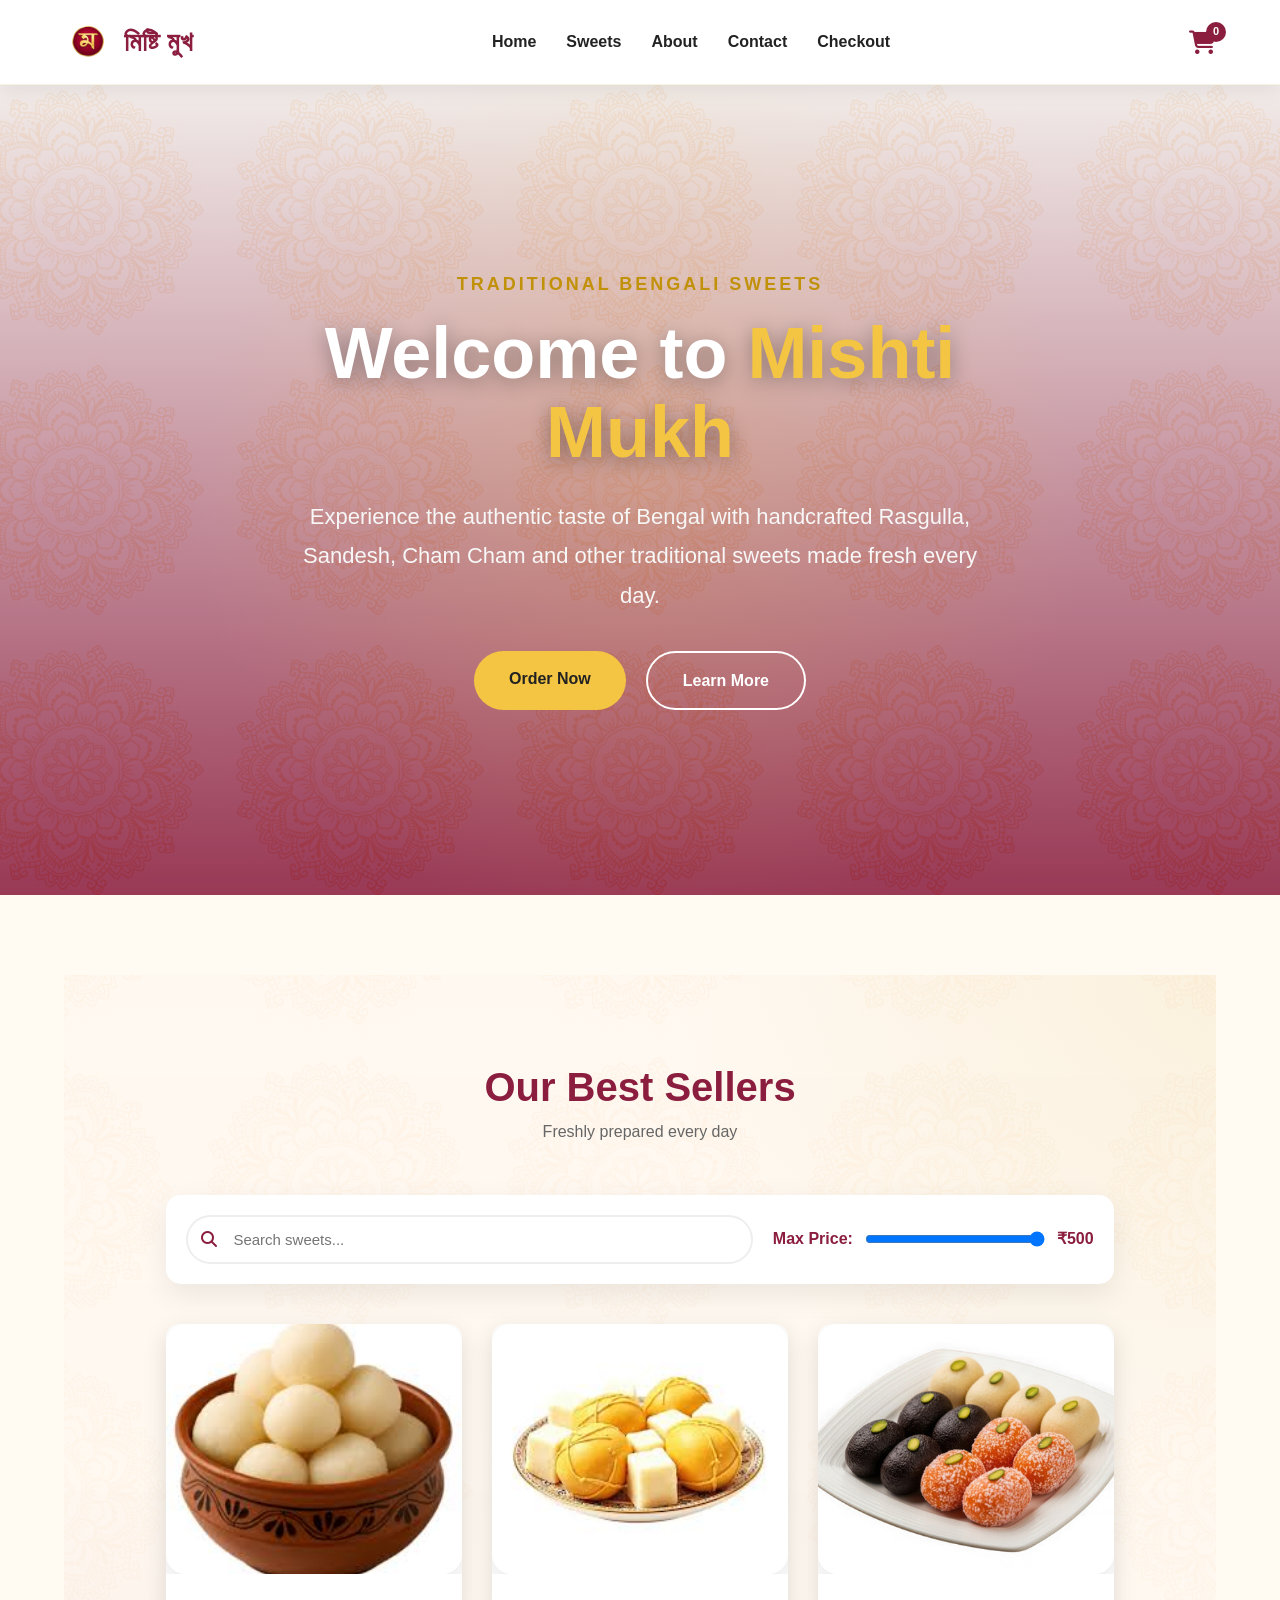
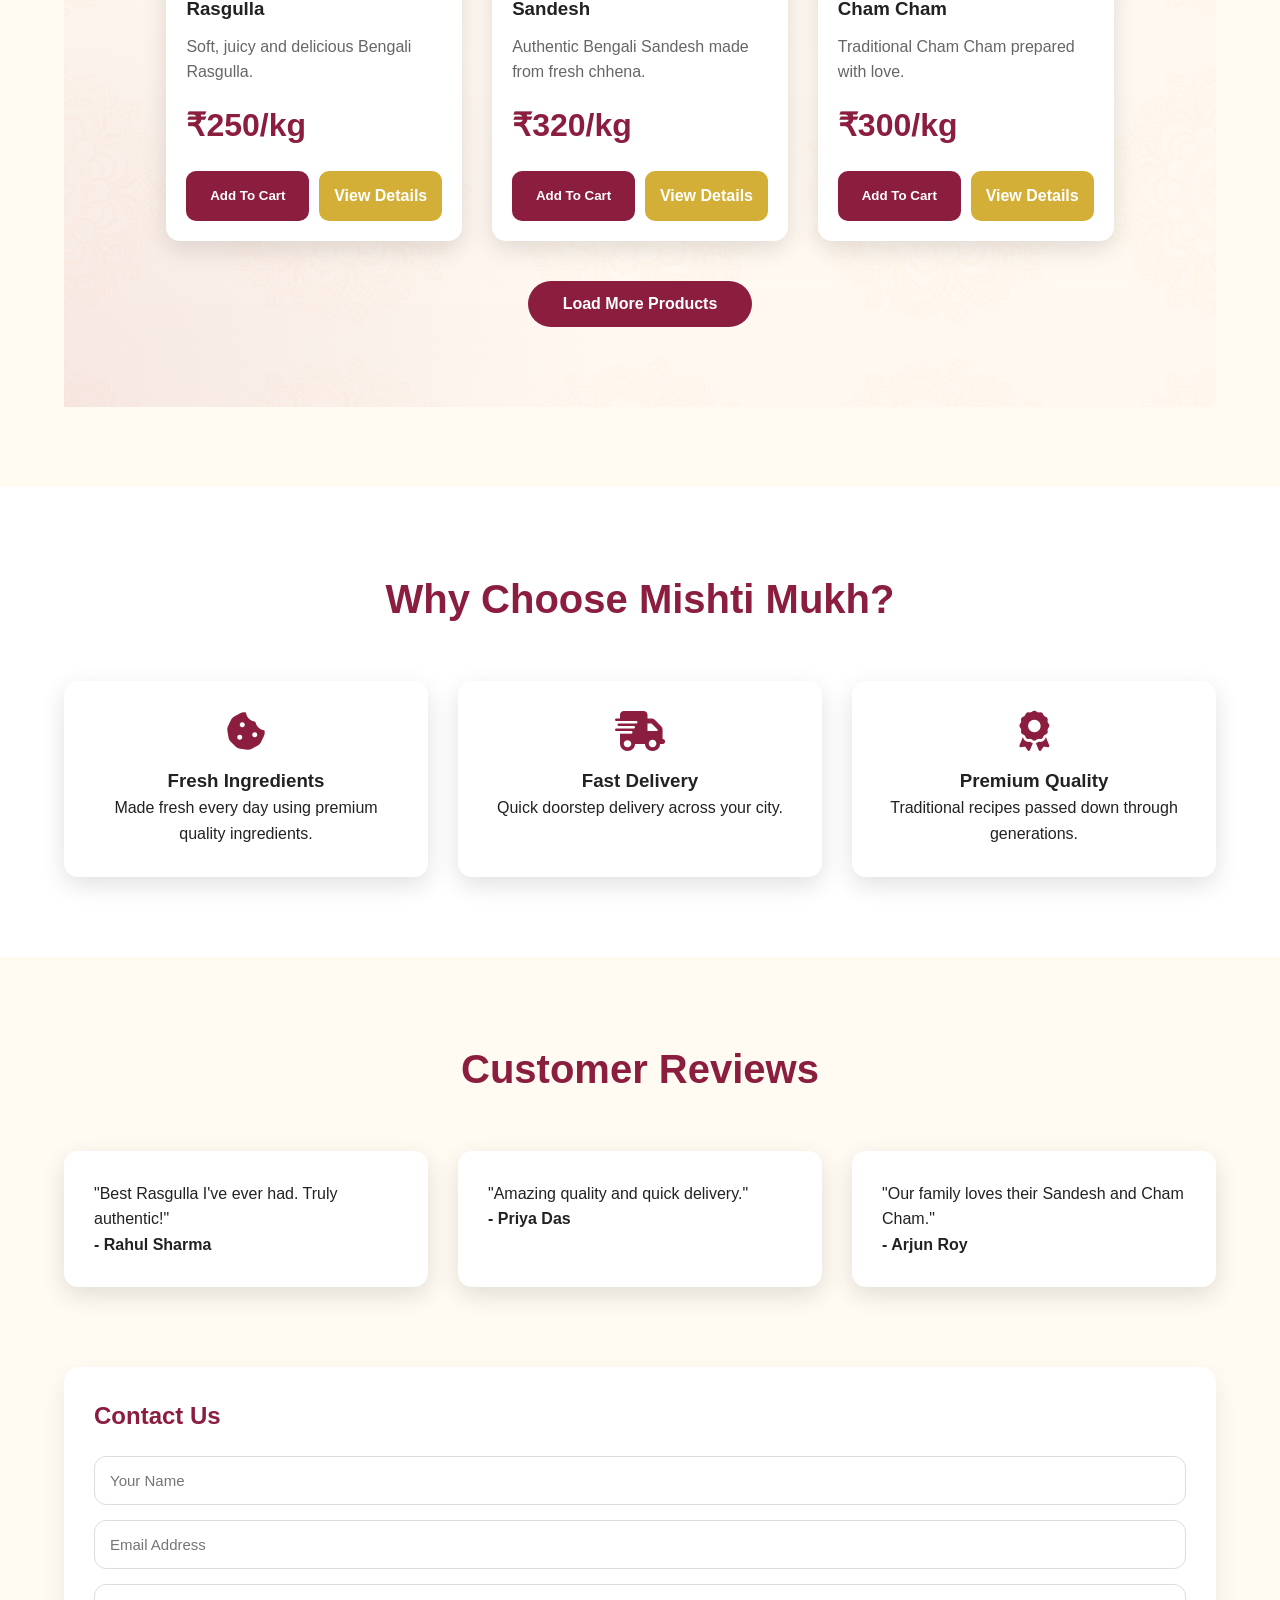
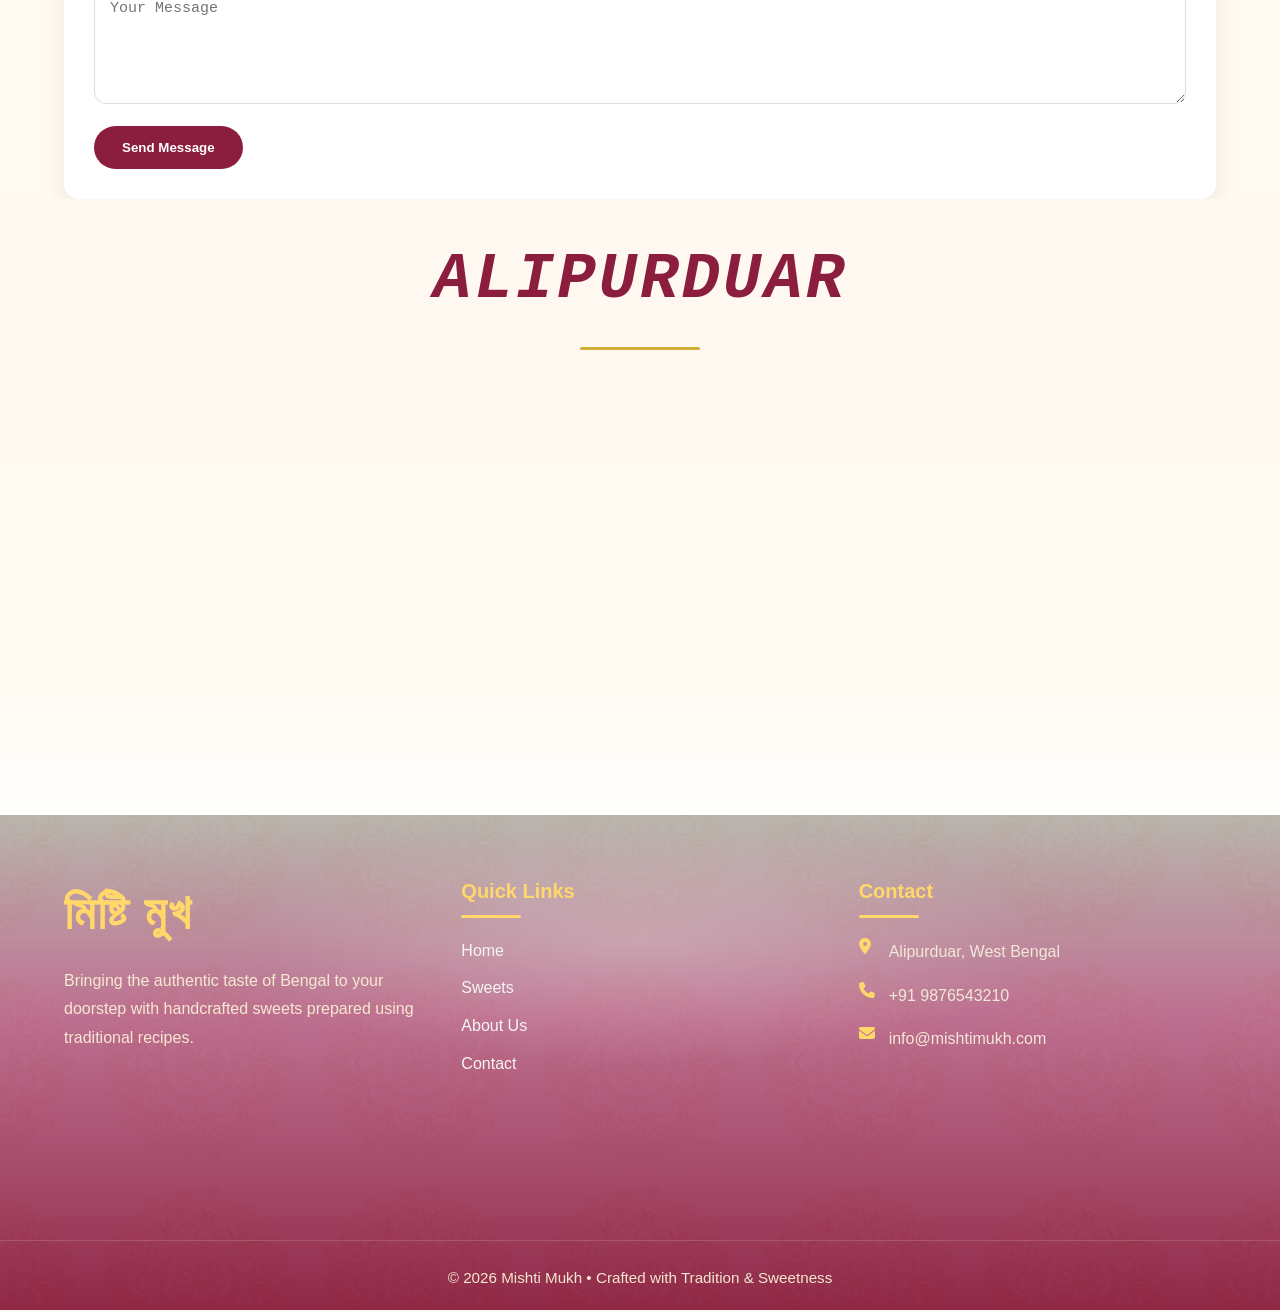
==== index.html @ a992aaab "First-commit" ====
<!DOCTYPE html>
<html lang="en">

<head>
<meta charset="UTF-8">
<meta name="viewport" content="width=device-width, initial-scale=1.0">
<link rel="icon" type="image/png" sizes="32x32" href="images/favicon.png">
<link rel="icon" type="image/png" sizes="16x16" href="images/favicon.png">
<link rel="apple-touch-icon" href="images/favicon.png">
<title>Mishti Mukh | Authentic Bengali Sweets</title>

<link rel="stylesheet" href="style.css">

<link rel="stylesheet"href="https://cdnjs.cloudflare.com/ajax/libs/font-awesome/6.5.1/css/all.min.css">

</head>

<body>

<!-- HEADER -->

<header>

    <div class="container nav">

        <div class="logo">
            <img src="images/favicon.png" alt="Mishti Mukh Logo">
            মিষ্টি মুখ 
        </div>

        <!-- Hamburger Menu -->
        <div class="menu-toggle" id="menuToggle">
            <i class="fa-solid fa-bars"></i>
        </div>

        <nav class="nav-links" id="navLinks">
            <a href="#">Home</a>
            <a href="#products">Sweets</a>
            <a href="#about">About</a>
            <a href="#contact">Contact</a>
            <a href="checkout.html">Checkout</a>
        </nav>

        <div class="cart-wrapper">
            <a href="checkout.html" class="cart-link">
                <i class="fa-solid fa-cart-shopping cart-icon"></i>
                <span id="cart-count" class="cart-count">0</span>
            </a>
        </div>

    </div>

</header>

<!-- HERO -->

<section class="hero">

    <div class="hero-content">

        <div class="hero-subtitle">
            Traditional Bengali Sweets
        </div>

        <h1>
            Welcome to
            <span>Mishti Mukh</span>
        </h1>

        <p>
            Experience the authentic taste of Bengal with
            handcrafted Rasgulla, Sandesh, Cham Cham and
            other traditional sweets made fresh every day.
        </p>

        <div class="hero-buttons">

            <a href="#products" class="hero-btn">
                Order Now
            </a>

            <a href="#about" class="hero-btn-outline">
                Learn More
            </a>

        </div>

    </div>

</section>

<!-- PRODUCTS -->

<section id="products" class="products">

    <div class="container product-container">

        <div class="section-title">
            <h2>Our Best Sellers</h2>
            <p>Freshly prepared every day</p>
        </div>

        <!--Product filter-->
                <div class="product-filters">

            <div class="search-box">
                <i class="fa-solid fa-magnifying-glass"></i>
                <input
                    type="text"
                    id="searchInput"
                    placeholder="Search sweets...">
            </div>

            <div class="price-filter">

                <label>Max Price:</label>

                <input
                    type="range"
                    id="priceRange"
                    min="100"
                    max="500"
                    value="500">

                <span id="priceValue">₹500</span>

            </div>

        </div>
     <div class="product-grid" id="productGrid">

    <!-- Visible Products -->

    <div class="product-card" data-price="250">
        <div class="product-image">
            <img src="images/rosgulla.png" alt="Rasgulla">
        </div>

        <div class="product-content">
            <h3>Rasgulla</h3>
            <p>Soft, juicy and delicious Bengali Rasgulla.</p>
            <div class="price">₹250/kg</div>

            <div class="product-buttons">
                <button onclick="addToCart('Rasgulla',250)">
                    Add To Cart
                </button>

                <a href="singlepage.html?name=Rasgulla&price=250&image=images/rosgulla.png"
                   class="view-btn">
                    View Details
                </a>
            </div>
        </div>
    </div>

    <div class="product-card" data-price="320">
        <div class="product-image">
            <img src="images/sandesh.png" alt="Sandesh">
        </div>

        <div class="product-content">
            <h3>Sandesh</h3>
            <p>Authentic Bengali Sandesh made from fresh chhena.</p>
            <div class="price">₹320/kg</div>

            <div class="product-buttons">
                <button onclick="addToCart('Sandesh',320)">
                    Add To Cart
                </button>

                <a href="singlepage.html?name=Sandesh&price=320&image=images/sandesh.png"
                   class="view-btn">
                    View Details
                </a>
            </div>
        </div>
    </div>

    <div class="product-card" data-price="300">
        <div class="product-image">
            <img src="images/cham-cham.png" alt="Cham Cham">
        </div>

        <div class="product-content">
            <h3>Cham Cham</h3>
            <p>Traditional Cham Cham prepared with love.</p>
            <div class="price">₹300/kg</div>

            <div class="product-buttons">
                <button onclick="addToCart('Cham Cham',300)">
                    Add To Cart
                </button>

                <a href="singlepage.html?name=Cham%20Cham&price=300&image=images/cham-cham.png"
                   class="view-btn">
                    View Details
                </a>
            </div>
        </div>
    </div>

    <!-- Hidden Products -->

    <div class="product-card hidden-product" data-price="360">
        <div class="product-image">
            <img src="images/kheer-kadam.png" alt="Kheer Kadam">
        </div>

        <div class="product-content">
            <h3>Kheer Kadam</h3>
            <p>Soft rasgulla wrapped with rich khoya.</p>
            <div class="price">₹360/kg</div>

            <div class="product-buttons">
                <button onclick="addToCart('Kheer Kadam',360)">
                    Add To Cart
                </button>

                <a href="singlepage.html?name=kheer-kadam&price=360&image=images/kheer-kadam.png"
                   class="view-btn">
                    View Details
                </a>
            </div>
        </div>
    </div>

    <div class="product-card hidden-product" data-price="180">
        <div class="product-image">
            <img src="images/mishti-doi.png" alt="Mishti Doi">
        </div>

        <div class="product-content">
            <h3>Mishti Doi</h3>
            <p>Traditional Bengali sweet yogurt.</p>
            <div class="price">₹180/kg</div>

            <div class="product-buttons">
                <button onclick="addToCart('Mishti Doi',180)">
                    Add To Cart
                </button>

               <a href="singlepage.html?name=mishti-doi&price=180&image=images/mishti-doi.png"
                   class="view-btn">
                    View Details
                </a>
            </div>
        </div>
    </div>

    <div class="product-card hidden-product" data-price="400">
        <div class="product-image">
            <img src="images/rajbhog.png" alt="Rajbhog">
        </div>

        <div class="product-content">
            <h3>Rajbhog</h3>
            <p>Premium saffron-flavoured Bengali sweet.</p>
            <div class="price">₹400/kg</div>

            <div class="product-buttons">
                <button onclick="addToCart('Rajbhog',400)">
                    Add To Cart
                </button>

                 <a href="singlepage.html?name=rajbhog&price=400&image=images/rajbhog.png"
                   class="view-btn">
                    View Details
                </a>
            </div>
        </div>
    </div>

</div>

<div class="load-more-wrapper">
    <button id="loadMoreBtn" class="load-more-btn">
        Load More Products
    </button>
</div>

    </div>

</section>

<!-- ABOUT -->

<section id="about" class="features">

    <div class="container">

        <div class="section-title">
            <h2>Why Choose Mishti Mukh?</h2>
        </div>

        <div class="feature-grid">

            <div class="feature-box">

                <i class="fa-solid fa-cookie-bite"></i>

                <h3>Fresh Ingredients</h3>

                <p>
                    Made fresh every day using
                    premium quality ingredients.
                </p>

            </div>

            <div class="feature-box">

                <i class="fa-solid fa-truck-fast"></i>

                <h3>Fast Delivery</h3>

                <p>
                    Quick doorstep delivery
                    across your city.
                </p>

            </div>

            <div class="feature-box">

                <i class="fa-solid fa-award"></i>

                <h3>Premium Quality</h3>

                <p>
                    Traditional recipes passed
                    down through generations.
                </p>

            </div>

        </div>

    </div>

</section>

<!-- TESTIMONIALS -->

<section class="testimonials">

    <div class="container">

        <div class="section-title">
            <h2>Customer Reviews</h2>
        </div>

        <div class="feature-grid">

            <div class="testimonial-card">
                <p>
                    "Best Rasgulla I've ever had.
                    Truly authentic!"
                </p>
                <strong>- Rahul Sharma</strong>
            </div>

            <div class="testimonial-card">
                <p>
                    "Amazing quality and quick
                    delivery."
                </p>
                <strong>- Priya Das</strong>
            </div>

            <div class="testimonial-card">
                <p>
                    "Our family loves their
                    Sandesh and Cham Cham."
                </p>
                <strong>- Arjun Roy</strong>
            </div>

        </div>

    </div>

</section>

<!-- CONTACT -->

<section id="contact" class="checkout">

    <div class="container">

        <div class="checkout-card">

            <h2>Contact Us</h2>

            <form>

                <input
                type="text"
                placeholder="Your Name">

                <input
                type="email"
                placeholder="Email Address">

                <textarea
                rows="5"
                placeholder="Your Message"></textarea>

                <button type="submit">
                    Send Message
                </button>

            </form>

        </div>

    </div>

</section>
<!-- Contact Section Ends Here -->
<div class="city-heading"> <h2>Alipurduar</h2> </div>
<section class="city-sketch"></section>
<!-- FOOTER -->

<footer class="footer">

    <div class="footer-alpona"></div>

    <div class="container footer-grid">

        <div>
            <h2 class="footer-logo">মিষ্টি মুখ</h2>

            <p>
                Bringing the authentic taste of Bengal
                to your doorstep with handcrafted sweets
                prepared using traditional recipes.
            </p>
        </div>

        <div>
            <h3 class="footer-title">Quick Links</h3>

            <div class="footer-links">
                <a href="#">Home</a>
                <a href="#products">Sweets</a>
                <a href="#about">About Us</a>
                <a href="#contact">Contact</a>
            </div>
        </div>

        <div>
            <h3 class="footer-title">Contact</h3>

            <div class="footer-contact">
                <p>
                    <i class="fa-solid fa-location-dot"></i>
                    Alipurduar, West Bengal
                </p>

                <p>
                    <i class="fa-solid fa-phone"></i>
                    +91 9876543210
                </p>

                <p>
                    <i class="fa-solid fa-envelope"></i>
                    info@mishtimukh.com
                </p>
            </div>
        </div>

    </div>

    <div class="social-icons">

        <a href="#">
            <i class="fab fa-facebook-f"></i>
        </a>

        <a href="#">
            <i class="fab fa-instagram"></i>
        </a>

        <a href="#">
            <i class="fab fa-whatsapp"></i>
        </a>

    </div>

    <div class="footer-bottom">
        © 2026 Mishti Mukh • Crafted with Tradition & Sweetness
    </div>

</footer>

<script src="script.js"></script>
<script>
const menuToggle = document.getElementById("menuToggle");
const navLinks = document.getElementById("navLinks");

menuToggle.addEventListener("click", () => {
    navLinks.classList.toggle("active");

    const icon = menuToggle.querySelector("i");

    if(navLinks.classList.contains("active")){
        icon.classList.remove("fa-bars");
        icon.classList.add("fa-xmark");
    }else{
        icon.classList.remove("fa-xmark");
        icon.classList.add("fa-bars");
    }
});
</script>
<script>
const loadMoreBtn =document.getElementById("loadMoreBtn");

loadMoreBtn.addEventListener("click", () => {

    const hiddenProducts =
    document.querySelectorAll(".hidden-product");

    hiddenProducts.forEach(product => {
        product.style.display = "block";
    });

    loadMoreBtn.style.display = "none";
});
</script>
<script>

const searchInput =
document.getElementById("searchInput");

const priceRange =
document.getElementById("priceRange");

const priceValue =
document.getElementById("priceValue");

const products =
document.querySelectorAll(".product-card");

function filterProducts(){

    const searchText =
    searchInput.value.toLowerCase();

    const maxPrice =
    Number(priceRange.value);

    products.forEach(product => {

        const name =
        product.querySelector("h3")
        .textContent
        .toLowerCase();

        const price =
        Number(product.dataset.price);

        const matchName =
        name.includes(searchText);

        const matchPrice =
        price <= maxPrice;

        if(matchName && matchPrice){

            product.style.display = "block";

        }else{

            product.style.display = "none";
        }

    });

}

searchInput.addEventListener(
    "keyup",
    filterProducts
);

priceRange.addEventListener(
    "input",
    () => {

        priceValue.textContent =
        "₹" + priceRange.value;

        filterProducts();
    }
);

</script>
</body>
</html>
---- style.css ----
/* =========================
   MISHTI MUKH PREMIUM CSS
========================= */

:root{
    --primary:#8b1e3f;
    --primary-dark:#6f1631;
    --secondary:#f4c542;
    --light:#fffaf2;
    --white:#ffffff;
    --dark:#222222;
    --gray:#666666;

    --shadow:0 8px 25px rgba(0,0,0,0.12);
    --radius:14px;
    --transition:all .3s ease;
}

/* =========================
   GLOBAL
========================= */

*{
    margin:0;
    padding:0;
    box-sizing:border-box;
}

html{
    scroll-behavior:smooth;
}

body{
    font-family:'Segoe UI',sans-serif;
    background:var(--light);
    color:var(--dark);
    line-height:1.6;
}

img{
    width:100%;
    display:block;
}

a{
    text-decoration:none;
}

.container{
    width:90%;
    max-width:1200px;
    margin:auto;
}

/* =========================
   HEADER
========================= */

/* ===================================
MISHTI MUKH PREMIUM NAVBAR
=================================== */

/* HEADER */

header{
position: sticky;
top: 0;
z-index: 1000;
background: rgba(255,255,255,0.96);
backdrop-filter: blur(12px);
-webkit-backdrop-filter: blur(12px);
box-shadow: 0 4px 20px rgba(0,0,0,.08);
border-bottom: 1px solid rgba(212,175,55,.15);
}

/* NAV CONTAINER */

.nav{
display: flex;
justify-content: space-between;
align-items: center;
padding: 18px 0;
position: relative;
}

/* ===================================
LOGO
=================================== */

.logo{
display: flex;
align-items: center;
gap: 10px;
font-size: 30px;
font-weight: 700;
color: var(--primary);
transition: .3s ease;
cursor: pointer;
}

.logo i{
color: var(--gold);
font-size: 28px;
transition: .3s ease;
}

.logo:hover{
transform: translateY(-2px);
}

.logo:hover i{
transform: rotate(-10deg);
}

/* ===================================
NAVIGATION LINKS
=================================== */

.nav-links{
display: flex;
align-items: center;
gap: 30px;
}

.nav-links a{
position: relative;
color: var(--dark);
font-weight: 600;
font-size: 16px;
padding: 5px 0;
transition: .3s ease;
}

.nav-links a::after{
content: "";
position: absolute;
left: 0;
bottom: -5px;
width: 0;
height: 2px;
border-radius: 10px;
background: linear-gradient(
to right,
var(--primary),
var(--gold)
);
transition: .35s ease;
}

.nav-links a:hover{
color: var(--primary);
}

.nav-links a:hover::after,
.nav-links a.active::after{
width: 100%;
}

.nav-links a.active{
color: var(--primary);
}

/* ===================================
CART
=================================== */

.cart-link{
position: relative;
display: flex;
align-items: center;
justify-content: center;
text-decoration: none;
}

.cart-icon{
font-size: 1.5rem;
color: var(--primary);
transition: .3s ease;
}

.cart-link:hover .cart-icon{
color: var(--gold);
transform: scale(1.1);
}

.cart-count{
position: absolute;
top: -8px;
right: -10px;
width: 20px;
height: 20px;
border-radius: 50%;
background: var(--primary);
color: #fff;
border: 2px solid var(--gold);
font-size: 11px;
font-weight: 700;
display: flex;
align-items: center;
justify-content: center;
}

/* ===================================
HAMBURGER MENU
=================================== */

.menu-toggle{
display: none;
align-items: center;
justify-content: center;
width: 42px;
height: 42px;
border-radius: 10px;
background: rgba(139,30,63,.08);
color: var(--primary);
font-size: 22px;
cursor: pointer;
transition: .3s ease;
}

.menu-toggle:hover{
background: var(--primary);
color: #fff;
}

/* ===================================
TABLET & MOBILE
=================================== */

@media (max-width:992px){


.nav{
    justify-content: center;
    min-height: 75px;
}

/* Hamburger Left */

.menu-toggle{
    display: flex;
    position: absolute;
    left: 0;
    top: 50%;
    transform: translateY(-50%);
}

/* Logo Center */

.logo{
    font-size: 24px;
    margin: 0 auto;
}

.logo i{
    font-size: 24px;
}

/* Cart Right */

.cart-link{
    position: absolute;
    right: 0;
    top: 50%;
    transform: translateY(-50%);
    width: 46px;
    height: 46px;
    border-radius: 50%;
    background: linear-gradient(
        135deg,
        #8B1E3F,
        #B63B5C
    );
    box-shadow: 0 4px 12px rgba(139,30,63,.25);
}

.cart-icon{
    color: #fff;
    font-size: 18px;
}

.cart-link:hover .cart-icon{
    color: #fff;
    transform: scale(1.1);
}

.cart-count{
    top: -4px;
    right: -4px;
    background: var(--gold);
    color: #000;
    border: 2px solid #fff;
}

/* Mobile Navigation */

.nav-links{
    position: absolute;
    top: 80px;
    left: 0;
    width: 100%;
    background: #fff;
    flex-direction: column;
    gap: 20px;
    max-height: 0;
    overflow: hidden;
    box-shadow: 0 10px 25px rgba(0,0,0,.08);
    transition: max-height .4s ease;
    z-index: 999;
}

.nav-links.active{
    max-height: 400px;
    padding: 25px 0;
}


}

/* ===================================
SMALL MOBILE
=================================== */

@media (max-width:576px){


.nav{
    padding: 14px 0;
}

.logo{
    font-size: 22px;
}

.logo i{
    font-size: 22px;
}

.cart-link{
    width: 42px;
    height: 42px;
}

.cart-icon{
    font-size: 16px;
}

.cart-count{
    width: 18px;
    height: 18px;
    font-size: 10px;
}


}

/* =========================
   HERO
========================= */

.hero{
    min-height:80vh;
    display:flex;
    align-items:center;
    justify-content:center;
    text-align:center;

    background:
    linear-gradient(
        rgba(0,0,0,.55),
        rgba(0,0,0,.55)
    ),
    url('images/hero.jpg');

    background-size:cover;
    background-position:center;

    color:white;
    padding:40px 20px;
}

.hero-content{
    max-width:800px;
}

.hero h1{
    font-size:60px;
    margin-bottom:20px;
}

.hero p{
    font-size:20px;
    margin-bottom:30px;
}

.hero-btn{
    display:inline-block;
    padding:15px 35px;
    border-radius:50px;
    background:var(--secondary);
    color:var(--dark);
    font-weight:700;
    transition:var(--transition);
}

.hero-btn:hover{
    transform:translateY(-4px);
}

/* =========================
   BUTTONS
========================= */

.btn,
button{
    border:none;
    cursor:pointer;
    background:var(--primary);
    color:white;
    padding:14px 28px;
    border-radius:50px;
    font-weight:600;
    transition:var(--transition);
}

.btn:hover,
button:hover{
    background:var(--primary-dark);
    transform:translateY(-3px);
}

/* =========================
   SECTION TITLE
========================= */

.section-title{
    text-align:center;
    margin-bottom:50px;
}

.section-title h2{
    font-size:40px;
    color:var(--primary);
}

.section-title p{
    color:var(--gray);
}

/* =========================
   PRODUCTS
========================= */

.product-container{
    position: relative;
    padding: 80px 8%;
    background: #fffaf4;
    overflow: hidden;
    z-index: 1;
}

/* Alpona Background */
.product-container{
    position: relative;
    z-index: 1;
    overflow: hidden;
}

.product-container::before{
    content: "";
    position: absolute;
    inset: 0;

    background:
        linear-gradient(
            rgba(255,248,240,0.94),
            rgba(255,248,240,0.96)
        ),
        url("images/alpona.png");

    background-repeat: repeat;
    background-size: 300px;
    background-position: center;

    opacity: 1;
    z-index: -1;
}

.product-container::after{
    content: "";
    position: absolute;
    inset: 0;

    background:
        radial-gradient(
            circle at top right,
            rgba(212,175,55,0.10),
            transparent 35%
        ),
        radial-gradient(
            circle at bottom left,
            rgba(139,30,63,0.08),
            transparent 35%
        );

    z-index: -1;
}

.products{
    padding:80px 0;
}

.product-grid{
    display:grid;
    grid-template-columns:
    repeat(auto-fit,minmax(280px,1fr));
    gap:30px;
}

.product-card{
    background:white;
    border-radius:var(--radius);
    overflow:hidden;
    box-shadow:var(--shadow);
    transition:var(--transition);
}

.product-card:hover{
    transform:translateY(-10px);
}

.product-image{
    height:250px;
    overflow:hidden;
}

.product-image img{
    height:100%;
    object-fit:cover;
    transition:.5s;
}

.product-card:hover img{
    transform:scale(1.1);
}

.product-content{
    padding:20px;
}

.product-content h3{
    margin-bottom:10px;
}

.product-content p{
    color:var(--gray);
    margin-bottom:15px;
}

.price{
    font-size:22px;
    color:var(--primary);
    font-weight:700;
    margin-bottom:15px;
}

/* =========================
   FEATURES
========================= */

.features{
    padding:80px 0;
    background:white;
}

.feature-grid{
    display:grid;
    grid-template-columns:
    repeat(auto-fit,minmax(250px,1fr));
    gap:30px;
}

.feature-box{
    text-align:center;
    padding:30px;
    border-radius:var(--radius);
    box-shadow:var(--shadow);
}

.feature-box i{
    font-size:40px;
    color:var(--primary);
    margin-bottom:15px;
}

/* =========================
   CART
========================= */

.cart{
    position:fixed;
    right:20px;
    bottom:20px;
    background:var(--primary);
    color:white;
    width:65px;
    height:65px;
    border-radius:50%;
    display:flex;
    justify-content:center;
    align-items:center;
    font-size:24px;
    cursor:pointer;
    box-shadow:var(--shadow);
}

/* ===================================================
CHECKOUT SECTION
=================================================== */

.checkout-section{
    padding:120px 20px 80px;
    background:
        linear-gradient(
            rgba(255,248,240,.96),
            rgba(255,248,240,.96)
        ),
        url("images/alpona.png");

    background-size:300px;
    background-repeat:repeat;
}

/* ===================================================
TITLE
=================================================== */

.checkout-title{
    text-align:center;
    font-size:clamp(2rem,5vw,3rem);
    color:#8B1E3F;
    margin-bottom:12px;
}

.checkout-subtitle{
    text-align:center;
    color:#666;
    font-size:clamp(.95rem,2vw,1.1rem);
    margin-bottom:50px;
}

/* ===================================================
PROGRESS BAR
=================================================== */

.checkout-progress{
    display:flex;
    justify-content:center;
    align-items:center;
    flex-wrap:wrap;
    gap:30px;
    margin-bottom:50px;
}

.step{
    text-align:center;
    color:#999;
}

.step i{
    width:60px;
    height:60px;
    line-height:60px;
    border-radius:50%;
    background:#fff;
    box-shadow:0 4px 15px rgba(0,0,0,.08);
    font-size:22px;
    margin-bottom:10px;
    display:inline-block;
}

.step span{
    display:block;
    font-size:.9rem;
    font-weight:600;
}

.step.active{
    color:#8B1E3F;
}

.step.active i{
    background:#8B1E3F;
    color:#fff;
}

/* ===================================================
GRID
=================================================== */

.checkout-grid{
    display:grid;
    grid-template-columns:1.7fr 1fr;
    gap:35px;
    align-items:start;
}

/* ===================================================
CARD
=================================================== */

.checkout-card{
    background:#fff;
    padding:30px;
    border-radius:20px;
    box-shadow:0 10px 30px rgba(0,0,0,.08);
}

.checkout-card h2,
.checkout-card h3{
    color:#8B1E3F;
    margin-bottom:20px;
}

/* ===================================================
FORM
=================================================== */

.checkout-card input,
.checkout-card textarea{
    width:100%;
    padding:15px;
    margin-bottom:15px;
    border:1px solid #ddd;
    border-radius:12px;
    font-size:15px;
    transition:.3s;
}

.checkout-card textarea{
    resize:vertical;
    min-height:120px;
}

.checkout-card input:focus,
.checkout-card textarea:focus{
    outline:none;
    border-color:#D4AF37;
    box-shadow:0 0 0 4px rgba(212,175,55,.15);
}

/* ===================================================
PAYMENT
=================================================== */

.payment-methods{
    margin-top:20px;
}

.payment-card{
    display:flex;
    align-items:center;
    gap:15px;
    padding:18px;
    margin-bottom:15px;
    border:2px solid #eee;
    border-radius:15px;
    cursor:pointer;
    transition:.3s;
}

.payment-card:hover{
    border-color:#D4AF37;
    transform:translateY(-3px);
}

.payment-card input{
    width:auto;
    margin:0;
}

.payment-card i{
    font-size:24px;
    color:#8B1E3F;
}

/* ===================================================
DELIVERY
=================================================== */

.delivery-box{
    display:flex;
    align-items:center;
    gap:15px;
    background:#FFF8F0;
    border-left:5px solid #D4AF37;
    padding:18px;
    border-radius:12px;
    margin-bottom:25px;
}

.delivery-box i{
    font-size:30px;
    color:#8B1E3F;
}

/* ===================================================
CART
=================================================== */

#cartItems{
    margin-bottom:20px;
}

.cart-item{
    display:flex;
    justify-content:space-between;
    align-items:center;
    padding:14px 0;
    border-bottom:1px solid #eee;
}

.cart-item-name{
    font-weight:600;
}

.cart-item-price{
    color:#8B1E3F;
    font-weight:700;
}

/* ===================================================
COUPON
=================================================== */

.coupon-section{
    display:flex;
    gap:10px;
    margin:25px 0;
}

.coupon-section input{
    flex:1;
    margin-bottom:0;
}

.coupon-section button{
    border:none;
    background:#8B1E3F;
    color:#fff;
    padding:0 20px;
    border-radius:10px;
    cursor:pointer;
    transition:.3s;
}

.coupon-section button:hover{
    background:#D4AF37;
}

/* ===================================================
SUMMARY
=================================================== */

.summary-row{
    display:flex;
    justify-content:space-between;
    margin:14px 0;
}

.discount-row{
    color:#28a745;
}

.grand-total-box{
    display:flex;
    justify-content:space-between;
    align-items:center;
    padding:20px;
    margin-top:20px;
    border-radius:15px;
    background:linear-gradient(135deg,#8B1E3F,#B22245);
    color:#fff;
}

.grand-total-box strong{
    font-size:1.5rem;
}

/* ===================================================
SECURE PAYMENT
=================================================== */

.secure-payment{
    text-align:center;
    color:#28a745;
    margin-top:20px;
    font-weight:600;
}

/* ===================================================
BUTTON
=================================================== */

.place-order-btn{
    width:100%;
    padding:16px;
    margin-top:20px;
    border:none;
    border-radius:12px;
    background:linear-gradient(135deg,#8B1E3F,#D4AF37);
    color:#fff;
    font-size:17px;
    font-weight:600;
    cursor:pointer;
    transition:.3s;
}

.place-order-btn:hover{
    transform:translateY(-3px);
    box-shadow:0 10px 25px rgba(139,30,63,.25);
}

/* ===================================================
STICKY SUMMARY
=================================================== */

.order-summary{
    position:sticky;
    top:100px;
    height:fit-content;
}

/* ===================================================
LARGE TABLETS
=================================================== */

@media (max-width:1024px){

.checkout-grid{
    grid-template-columns:1fr;
}

.order-summary{
    position:static;
}

}

/* ===================================================
TABLETS
=================================================== */

@media (max-width:768px){

.checkout-section{
    padding:100px 15px 60px;
}

.checkout-card{
    padding:22px;
}

.checkout-progress{
    gap:18px;
}

.step i{
    width:52px;
    height:52px;
    line-height:52px;
    font-size:18px;
}

.coupon-section{
    flex-direction:column;
}

.coupon-section button{
    width:100%;
    height:50px;
}

}

/* ===================================================
MOBILE
=================================================== */

@media (max-width:576px){

.checkout-title{
    font-size:2rem;
}

.checkout-card{
    padding:18px;
}

.delivery-box{
    flex-direction:column;
    text-align:center;
}

.payment-card{
    flex-direction:column;
    align-items:flex-start;
}

.cart-item{
    flex-direction:column;
    align-items:flex-start;
    gap:5px;
}

.summary-row,
.grand-total-box{
    font-size:14px;
}

.grand-total-box strong{
    font-size:1.3rem;
}

}

/* ===================================================
SMALL MOBILE
=================================================== */

@media (max-width:360px){

.checkout-title{
    font-size:1.7rem;
}

.checkout-card{
    padding:15px;
}

.step i{
    width:45px;
    height:45px;
    line-height:45px;
    font-size:16px;
}

.place-order-btn{
    font-size:15px;
}

}
/* =========================
   TESTIMONIALS
========================= */

.testimonials{
    padding:80px 0;
}

.testimonial-card{
    background:white;
    padding:30px;
    border-radius:var(--radius);
    box-shadow:var(--shadow);
}

/* =========================
   FOOTER
========================= */

.footer{
    position: relative;
    margin: 0;
    padding: 60px 0 20px;
    background: linear-gradient(180deg, #b6b2aa 0%, #bb6a8c 40%, #8B1E3F 100%);
}

/* Top Transition */


/* Golden Glow */
.footer::after{
    content:"";

    position:absolute;
    top:0;
    left:50%;

    width:min(800px,90vw);
    height:250px;

    transform:translateX(-50%);

    background:
    radial-gradient(
        ellipse,
        rgba(241, 240, 237, 0.25),
        transparent 70%
    );
    
    pointer-events:none;
}

/* Alpona Watermark */
.footer-alpona{
    position:absolute;
    inset:0;
    background:url("images/alpona.png")center center repeat;

    background-size:220px;

    opacity:.05;

    pointer-events:none;
}

/* =========================
   GRID
========================= */

.footer-grid{
    position:relative;
    z-index:2;

    display:grid;
    grid-template-columns:
    repeat(auto-fit,minmax(260px,1fr));

    gap:40px;
}

/* =========================
   LOGO
========================= */

.footer-logo{
    font-size:clamp(2rem,4vw,3rem);

    color:#FFD76A;

    margin-bottom:15px;

    font-weight:700;

    letter-spacing:2px;
}

.footer-grid p{
    line-height:1.8;
    color:#f6e9d2;
}

/* =========================
   TITLES
========================= */

.footer-title{
    color:#FFD76A;

    font-size:1.25rem;

    margin-bottom:20px;

    position:relative;
}

.footer-title::after{
    content:"";

    display:block;

    width:60px;
    height:3px;

    margin-top:8px;

    border-radius:50px;

    background:#FFD76A;
}

/* =========================
   LINKS
========================= */

.footer-links a{
    display:block;

    margin-bottom:12px;

    color:#f5f5f5;

    transition:.3s ease;
}

.footer-links a:hover{
    color:#FFD76A;

    transform:translateX(8px);
}

/* =========================
   CONTACT
========================= */

.footer-contact p{
    display:flex;
    align-items:flex-start;

    gap:12px;

    margin-bottom:15px;

    color:#f2e8d9;
}

.footer-contact i{
    color:#FFD76A;
    min-width:18px;
}

/* =========================
   SOCIAL
========================= */

.social-icons{
    position:relative;
    z-index:2;

    display:flex;
    justify-content:center;
    flex-wrap:wrap;

    gap:15px;

    margin-top:50px;
}

.social-icons a{
    width:52px;
    height:52px;

    display:flex;
    align-items:center;
    justify-content:center;

    border-radius:50%;

    color:#FFD76A;

    border:1px solid rgba(255,215,106,.4);

    background:linear-gradient(180deg, #f8ead8 0%, #652c0aab 12%, #8B1E3F 45%, #5c0f26 100%);

    backdrop-filter:blur(6px);

    transition:.35s ease;
}

.social-icons a:hover{
    transform:
    translateY(-5px)
    scale(1.08);

    background:#FFD76A;

    color:#8B1E3F;
}

/* =========================
   COPYRIGHT
========================= */

.footer-bottom{
    position:relative;
    z-index:2;

    text-align:center;

    margin-top:50px;

    padding-top:25px;

    border-top:
    1px solid rgba(255,255,255,.15);

    color:#f4e7d0;

    font-size:.95rem;
}

/* =========================
   TABLET
========================= */

@media (max-width:991px){

    .footer{
        padding:100px 0 25px;
    }

    .footer-grid{
        gap:35px;
    }

}

/* =========================
   MOBILE
========================= */

@media (max-width:768px){

    .footer{
        text-align:center;
        padding:90px 0 20px;
    }

    .footer-grid{
        grid-template-columns:1fr;
        gap:30px;
    }

    .footer-title::after{
        margin:10px auto 0;
    }

    .footer-contact p{
        justify-content:center;
        text-align:center;
    }

    .social-icons{
        margin-top:35px;
    }

}

/* =========================
   SMALL MOBILE
========================= */

@media (max-width:480px){

    .footer{
        padding: 64px 16px 20px;
    }

    .footer-logo{
        font-size:2rem;
    }

    .social-icons a{
        width:46px;
        height:46px;
        font-size:15px;
    }

    .footer-bottom{
        font-size:.85rem;
        line-height:1.6;
    }

}
/* =========================
   LOADER
========================= */

.loader{
    position:fixed;
    inset:0;
    background:white;
    display:flex;
    justify-content:center;
    align-items:center;
    z-index:9999;
}

.loader::before{
    content:"";
    width:60px;
    height:60px;
    border:6px solid #eee;
    border-top-color:var(--primary);
    border-radius:50%;
    animation:spin 1s linear infinite;
}

@keyframes spin{
    100%{
        transform:rotate(360deg);
    }
}

/* =========================
   RESPONSIVE
========================= */

@media(max-width:992px){

    .hero h1{
        font-size:48px;
    }

}

@media(max-width:768px){

    .nav{
        flex-direction:column;
        gap:15px;
    }

    .nav-links{
        flex-wrap:wrap;
        justify-content:center;
    }

    .hero{
        min-height:70vh;
    }

    .hero h1{
        font-size:36px;
    }

    .hero p{
        font-size:18px;
    }

    .checkout-card{
        padding:25px;
    }
}

@media(max-width:480px){

    .hero h1{
        font-size:30px;
    }

    .section-title h2{
        font-size:28px;
    }

    .btn,
    button{
        width:100%;
    }
}

/**checkout--css--**/

.checkout-section{
    padding:80px 0;
}

.checkout-grid{
    display:grid;
    grid-template-columns:2fr 1fr;
    gap:30px;
}

.checkout-card{
    background:#fff;
    padding:30px;
    border-radius:15px;
    box-shadow:0 10px 25px rgba(0,0,0,.08);
}

.checkout-card h2{
    margin-bottom:20px;
}

.checkout-card input,
.checkout-card textarea{
    width:100%;
    margin-bottom:15px;
}

.cart-row{
    display:flex;
    justify-content:space-between;
    padding:12px 0;
    border-bottom:1px solid #eee;
}

.payment-methods{
    display:flex;
    gap:20px;
    margin:20px 0;
}

.checkout-title{
    text-align:center;
    margin-bottom:40px;
}

@media(max-width:768px){

    .checkout-grid{
        grid-template-columns:1fr;
    }
}
/**checkout-css**/


/** decorative hero section
/* =========================
   HERO SECTION - BENGALI PREMIUM
========================= */

.hero{
    position:relative;
    min-height:90vh;

    display:flex;
    align-items:center;
    justify-content:center;

    text-align:center;
    overflow:hidden;

    background:
    linear-gradient(rgb(235 228 227 / 75%), rgb(139 30 63));
    background-size:cover;
    background-position:center;
    background-repeat:no-repeat;

    color:#fff;
}

/* Alpona Overlay */

.hero::before{
    content:"";

    position:absolute;
    top:0;
    left:0;
    width:100%;
    height:100%;

    background:
    url("images/alpona.png")center center repeat;

    background-size:280px;

    opacity:.12;

    pointer-events:none;
}

/* Golden Glow */

.hero::after{
    content:"";

    position:absolute;
    inset:0;

    background:
    radial-gradient(
        circle at center,
        rgba(244,197,66,.18),
        transparent 60%
    );

    pointer-events:none;
}

.hero-content{
    position:relative;
    z-index:2;

    max-width:850px;

    padding:20px;
}

.hero-subtitle{
    color:#c1910a;

    font-size:18px;

    letter-spacing:3px;

    text-transform:uppercase;

    margin-bottom:15px;

    font-weight:600;
}

.hero h1{

    font-size:72px;

    line-height:1.1;

    margin-bottom:25px;

    font-weight:800;

    text-shadow:
    0 4px 20px rgba(0,0,0,.35);
}

.hero h1 span{
    color:#f4c542;
}

.hero p{

    max-width:700px;

    margin:auto;

    font-size:22px;

    color:#f7f7f7;

    margin-bottom:35px;

    line-height:1.8;
}

/* Buttons */

.hero-buttons{

    display:flex;

    justify-content:center;

    gap:20px;

    flex-wrap:wrap;
}

.hero-btn{

    padding:15px 35px;

    border-radius:50px;

    background:#f4c542;

    color:#222;

    font-weight:700;

    transition:.3s;
}

.hero-btn:hover{

    transform:translateY(-4px);

    box-shadow:
    0 10px 25px rgba(244,197,66,.4);
}

.hero-btn-outline{

    padding:15px 35px;

    border-radius:50px;

    border:2px solid #fff;

    color:#fff;

    font-weight:700;

    transition:.3s;
}

.hero-btn-outline:hover{

    background:#fff;

    color:#8b1e3f;
}

/* Decorative Corners */

.hero-corner-top,
.hero-corner-bottom{

    position:absolute;

    width:220px;

    opacity:.18;

    z-index:1;
}

.hero-corner-top{
    top:0;
    left:0;
}

.hero-corner-bottom{
    bottom:0;
    right:0;
    transform:rotate(180deg);
}
/** Decorative hero section**/


/** Decorative footer

/* ==========================================
COLOR PENCIL SKETCH SECTION
========================================== */

.city-sketch{
    width:100%;
    height:450px;
    position:relative;
    background-image:
    linear-gradient(
        rgba(255,255,255,.05),
        rgba(255,255,255,.05)
    ),
    url("images/footer-banner.png");

    background-size:cover;
    background-position:center center;
    background-repeat:no-repeat;

    margin-top:0;
}
.city-sketch::after{
    content:"";

    position:absolute;
    left:0;
    bottom:0;

    width:100%;
    height:120px;

    background:
    linear-gradient(
        to bottom,
        rgba(230, 228, 227, 0),
        #fffffe
    );
}
/* Tablet */
@media(max-width:992px){

    .city-sketch{
        height:350px;
        background-position:center;
    }

}

/* Mobile */
@media(max-width:768px){

    .city-sketch{
        height:250px;
        background-size:cover;
        background-position:center center;
    }

}

/* Small Mobile */
@media(max-width:480px){

    .city-sketch{
        height:180px;
    }

}
.city-sketch{
    width:100%;
    height:450px;

    background:
    linear-gradient(
        to bottom,
        #FFF8F0 0%,
        rgba(255,248,240,.2) 15%,
        rgba(255,248,240,0) 30%
    ),
    url("images/footer-banner.png");

    background-size:cover;
    background-position:center;
    background-repeat:no-repeat;
}


/* ========= ALIPURDUAR HEADING ==============*/
.city-heading{ text-align:center; background:#FFF8F0; padding:30px 20px 15px; } 
.city-heading h2{ font-family:"Courier New", Courier, monospace; font-style:italic; 
font-size:clamp(2rem,5vw,4rem); font-weight:700; 
color:#8B1E3F; letter-spacing:3px; text-transform:uppercase; 
margin:0; } 
/* Decorative Line */ 
.city-heading h2::after{ content:""; display:block; width:120px; height:3px; 
    margin:15px auto 0; background:#D4AF37; border-radius:50px; 
} /* Mobile */ 
@media(max-width:768px){ 
    .city-heading{ padding:20px 15px 10px; } 
    .city-heading h2{ letter-spacing:2px; } 
    .city-heading h2::after{ width:80px; } 
}



/**Footer section**/
/**Single product page**/
.product-page{
    padding:120px 0 80px;
    background:#FFF8F0;
}

.product-wrapper{
    display:grid;
    grid-template-columns:1fr 1fr;
    gap:50px;
    align-items:center;
}

.product-image img{
    width:100%;
    border-radius:20px;
    box-shadow:0 10px 30px rgba(0,0,0,.1);
}

.product-tag{
    display:inline-block;
    background:#D4AF37;
    color:#fff;
    padding:8px 15px;
    border-radius:50px;
    margin-bottom:15px;
}

.product-details h1{
    color:#8B1E3F;
    font-size:3rem;
    margin-bottom:15px;
}

.price{
    font-size:2rem;
    color:#8B1E3F;
    font-weight:700;
    margin-bottom:20px;
}

.price span{
    font-size:1rem;
    color:#999;
    text-decoration:line-through;
    margin-left:10px;
}

.description{
    line-height:1.8;
    color:#555;
    margin-bottom:25px;
}

.product-meta{
    display:flex;
    flex-wrap:wrap;
    gap:15px;
    margin-bottom:25px;
}

.product-meta div{
    background:#fff;
    padding:10px 15px;
    border-radius:10px;
}

.quantity-box{
    margin-bottom:25px;
}

.quantity-box input{
    width:120px;
    padding:12px;
    margin-top:10px;
}

.product-buttons{
    display:flex;
    gap:15px;
}

.add-cart-btn,
.buy-btn{
    flex:1;
    padding:15px;
    border:none;
    border-radius:12px;
    cursor:pointer;
    font-weight:600;
}

.add-cart-btn{
    background:#8B1E3F;
    color:#fff;
}

.buy-btn{
    background:#D4AF37;
    color:#fff;
}

@media(max-width:768px){

    .product-wrapper{
        grid-template-columns:1fr;
    }

    .product-details h1{
        font-size:2rem;
    }

    .product-buttons{
        flex-direction:column;
    }
}
.product-buttons{
    display:flex;
    gap:10px;
    margin-top:15px;
}

.product-buttons button,
.view-btn{
    flex:1;
    text-align:center;
    padding:12px;
    border:none;
    border-radius:10px;
    text-decoration:none;
    cursor:pointer;
    font-weight:600;
}

.product-buttons button{
    background:#8B1E3F;
    color:#fff;
}

.view-btn{
    background:#D4AF37;
    color:#fff;
}
/** Single product page**/

/** Load more button css**/
.hidden-product{
    display:none;
}

.load-more-wrapper{
    text-align:center;
    margin-top:40px;
}

.load-more-btn{
    background:#8B1E3F;
    color:#fff;
    border:none;
    padding:14px 35px;
    border-radius:50px;
    font-size:16px;
    font-weight:600;
    cursor:pointer;
    transition:.3s;
}

.load-more-btn:hover{
    background:#D4AF37;
    color:#222;
    transform:translateY(-3px);
}

/**Load more button css---**/

/** Logo style for mooo  bangalr m***/
.logo{
    display:flex;
    align-items:center;
    gap:12px;

    font-size:1.7rem;
    font-weight:700;
    color:#8B1E3F;
    letter-spacing:.5px;
}

.logo img{
    width:48px;
    height:48px;
    object-fit:contain;

    border-radius:50%;

    transition:.3s ease;
}

.logo:hover img{
    transform:rotate(8deg) scale(1.05);
}

.logo span{
    color:#8B1E3F;
    font-family:inherit;
}
/** Logo style for mooo  bangalr m***/

/** Product filter css**/
.product-filters{
    display:flex;
    justify-content:space-between;
    align-items:center;
    gap:20px;
    flex-wrap:wrap;

    margin:40px 0;
    padding:20px;

    background:#fff;
    border-radius:15px;

    box-shadow:
    0 10px 30px rgba(0,0,0,.08);
}

.search-box{
    flex:1;
    min-width:250px;
    position:relative;
}

.search-box i{
    position:absolute;
    left:15px;
    top:50%;
    transform:translateY(-50%);
    color:#8B1E3F;
}

.search-box input{
    width:100%;
    padding:14px 14px 14px 45px;

    border:2px solid #eee;
    border-radius:50px;

    font-size:15px;
}

.search-box input:focus{
    outline:none;
    border-color:#D4AF37;
}

.price-filter{
    display:flex;
    align-items:center;
    gap:12px;
    flex-wrap:wrap;
}

.price-filter label{
    font-weight:600;
    color:#8B1E3F;
}

.price-filter input[type="range"]{
    width:180px;
}

#priceValue{
    font-weight:700;
    color:#8B1E3F;
}

@media(max-width:768px){

    .product-filters{
        flex-direction:column;
        align-items:stretch;
    }

    .price-filter{
        justify-content:center;
    }
}
/** Product filter css**/
/** Product Magnifier**/
.zoom-container{
    position:relative;
    overflow:hidden;

    border-radius:20px;
    cursor:zoom-in;

    background:#fff;
}

.zoom-container img{
    width:100%;
    display:block;

    transform-origin:center center;
    transition:transform .15s ease;
}
.zoom-text{
    position:absolute;
    top:15px;
    right:15px;

    background:#8B1E3F;
    color:#fff;

    padding:8px 14px;
    border-radius:30px;

    font-size:13px;
    z-index:5;
}
/** Product Magnifier**/
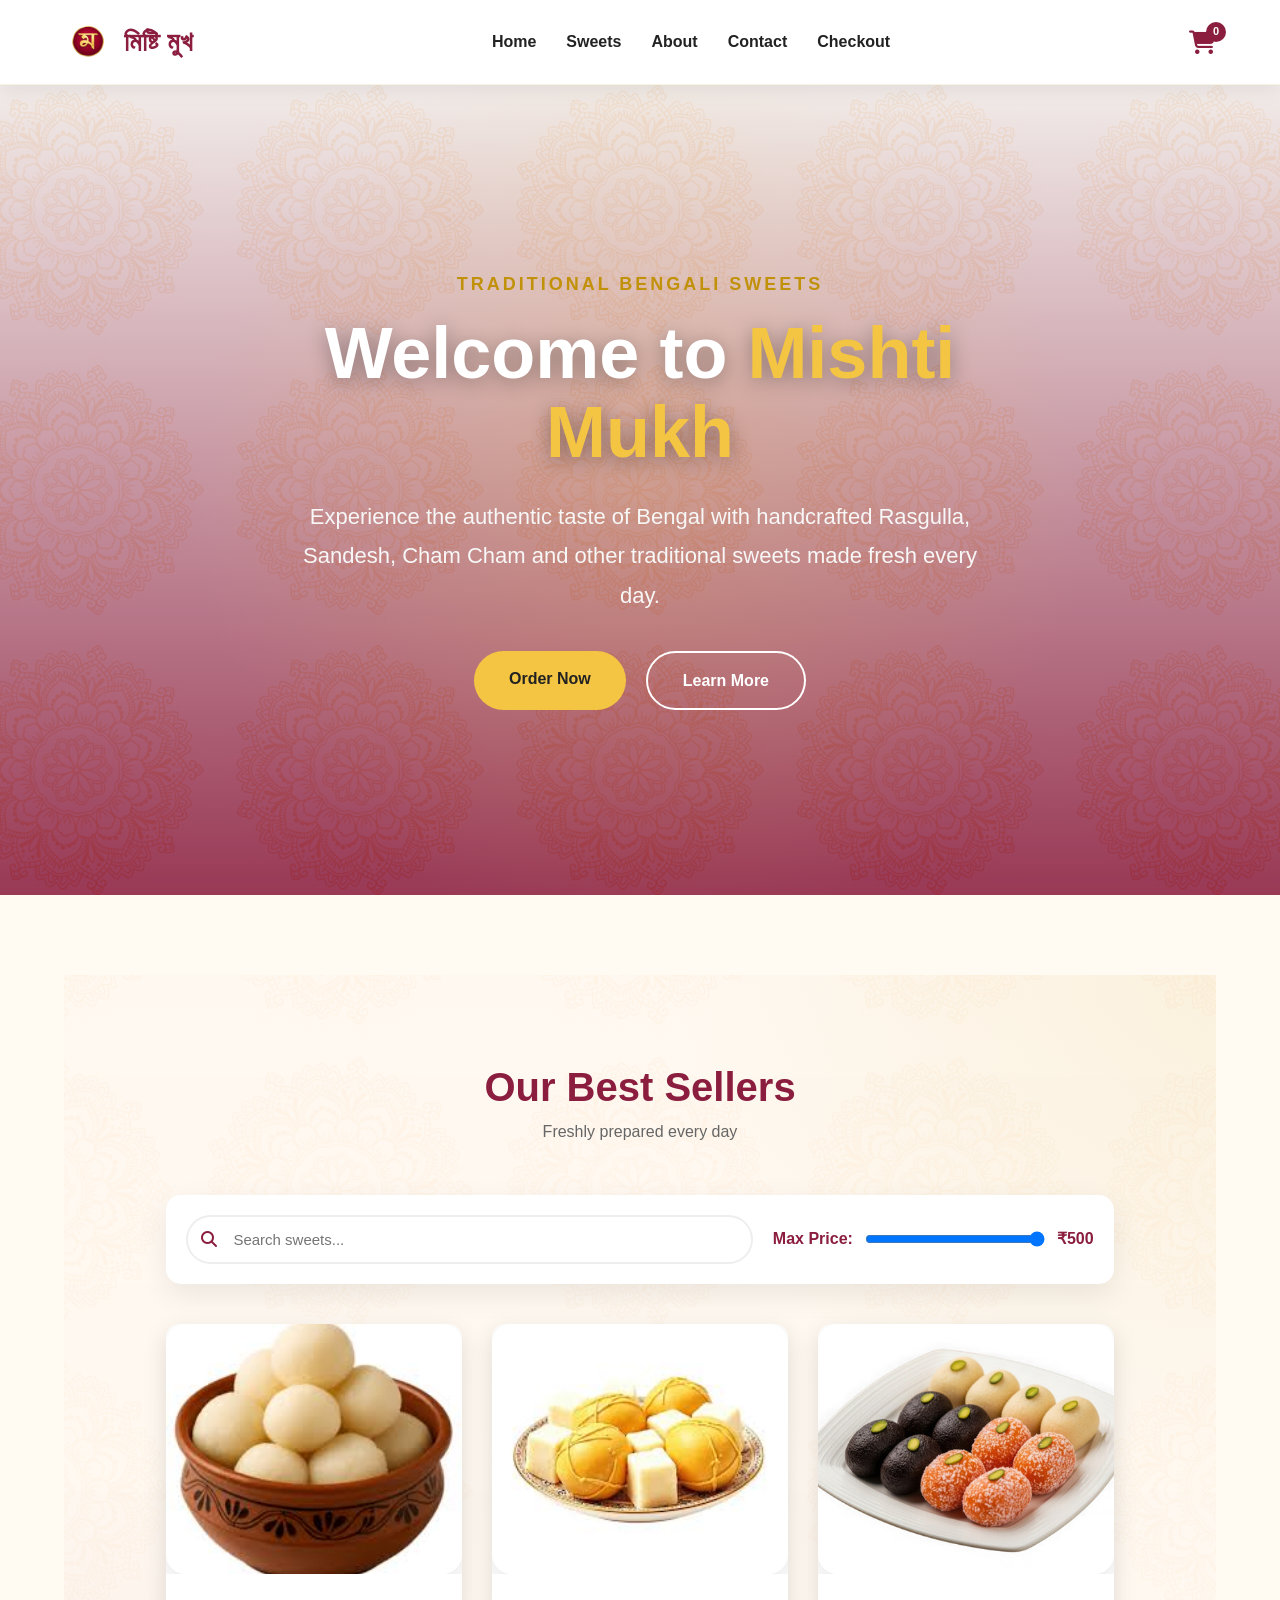
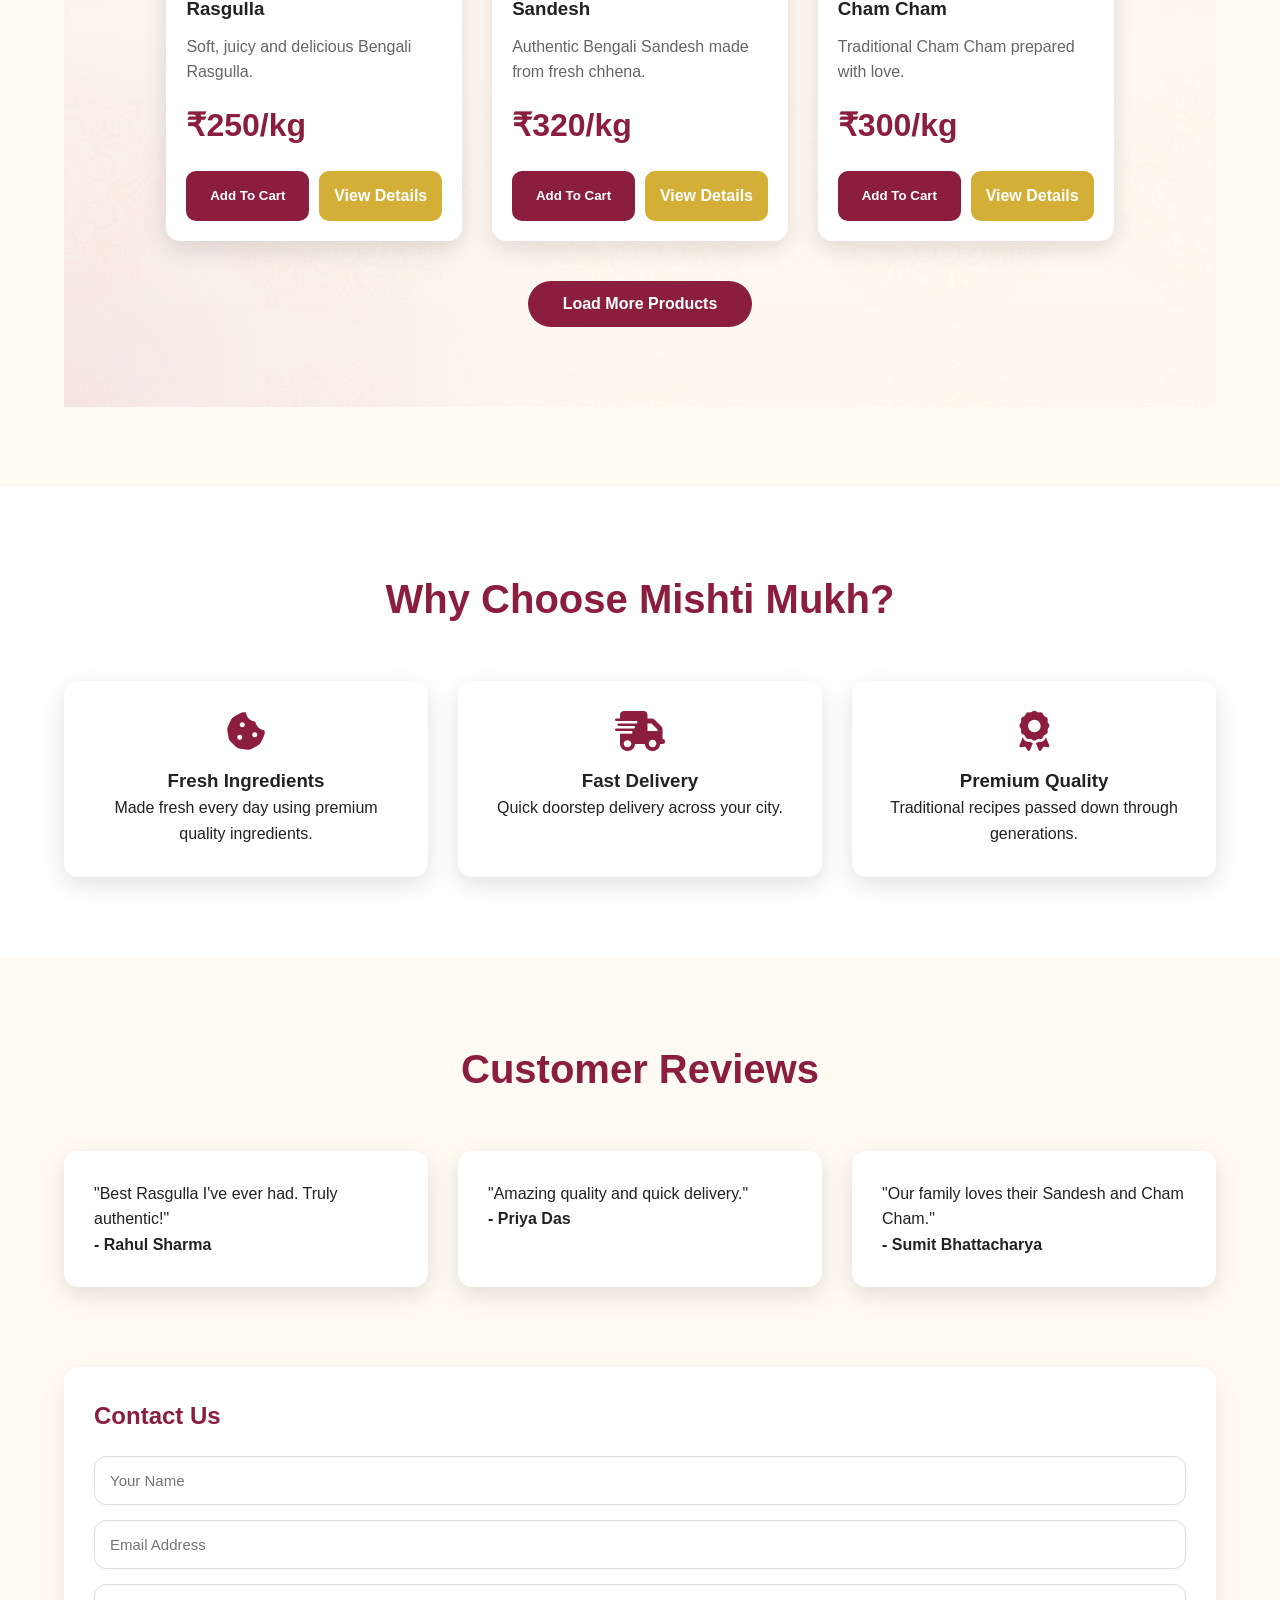
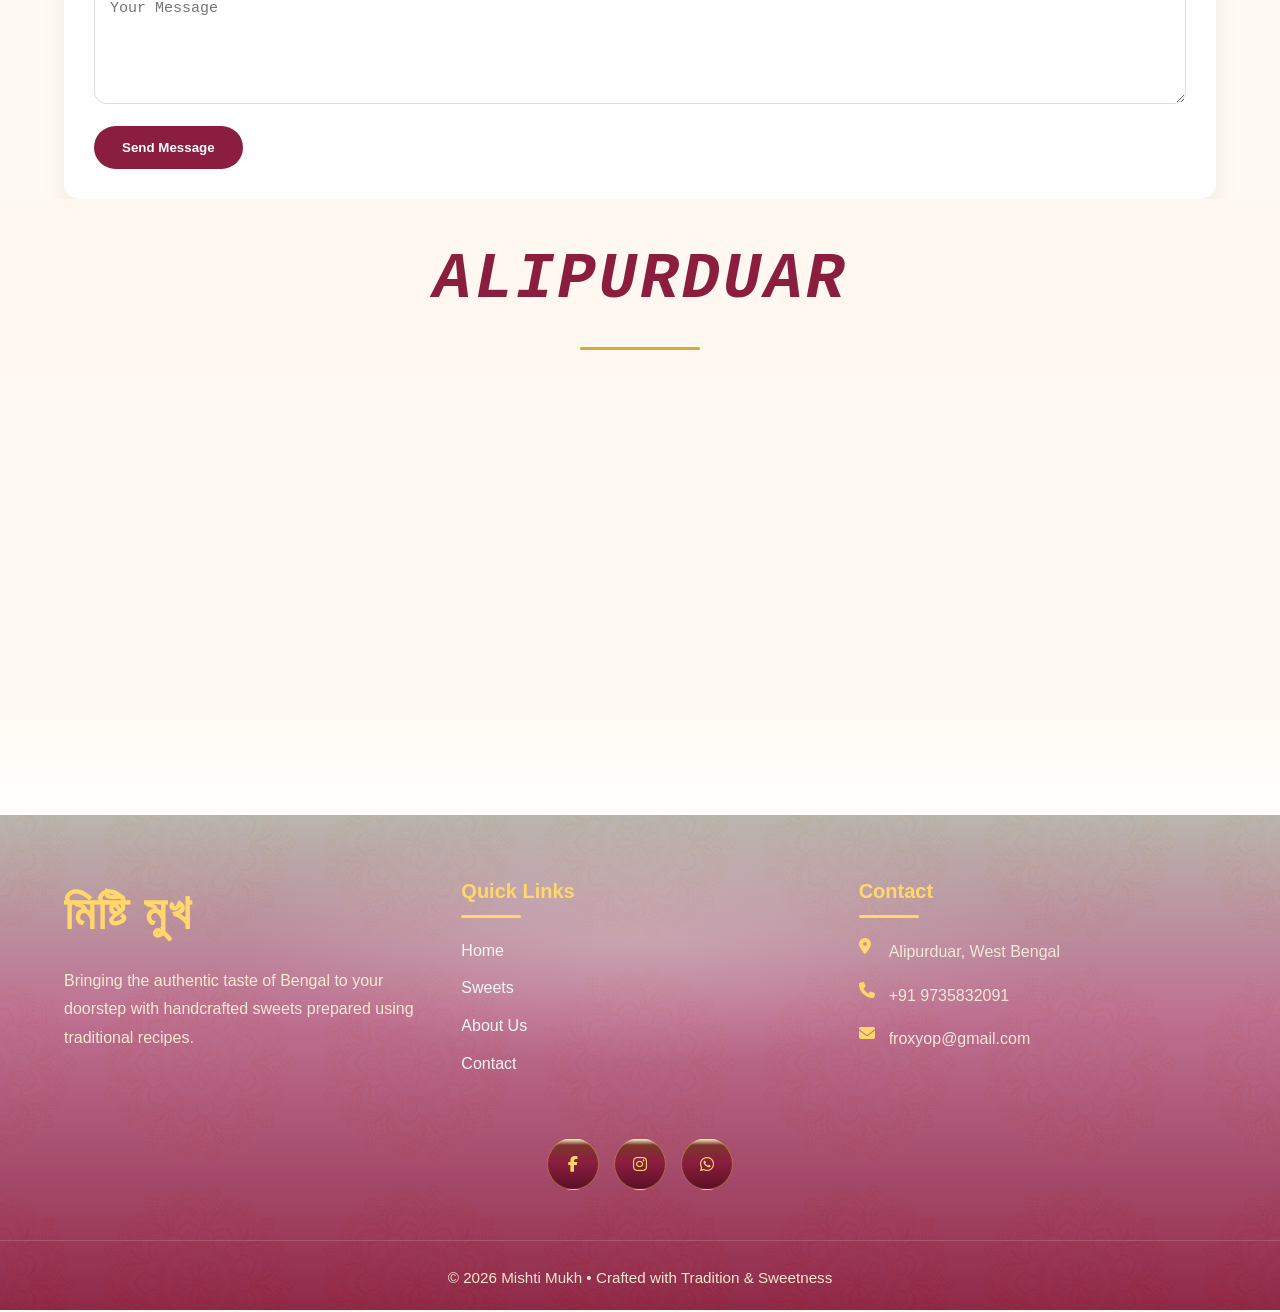
==== commit 5f1f9310: "Update index.html" ====
--- a/index.html
+++ b/index.html
@@ -373,7 +373,7 @@
                     "Our family loves their
                     Sandesh and Cham Cham."
                 </p>
-                <strong>- Arjun Roy</strong>
+                <strong>- Sumit Bhattacharya</strong>
             </div>
 
         </div>
@@ -460,12 +460,12 @@
 
                 <p>
                     <i class="fa-solid fa-phone"></i>
-                    +91 9876543210
+                    +91 9735832091
                 </p>
 
                 <p>
                     <i class="fa-solid fa-envelope"></i>
-                    info@mishtimukh.com
+                    froxyop@gmail.com
                 </p>
             </div>
         </div>
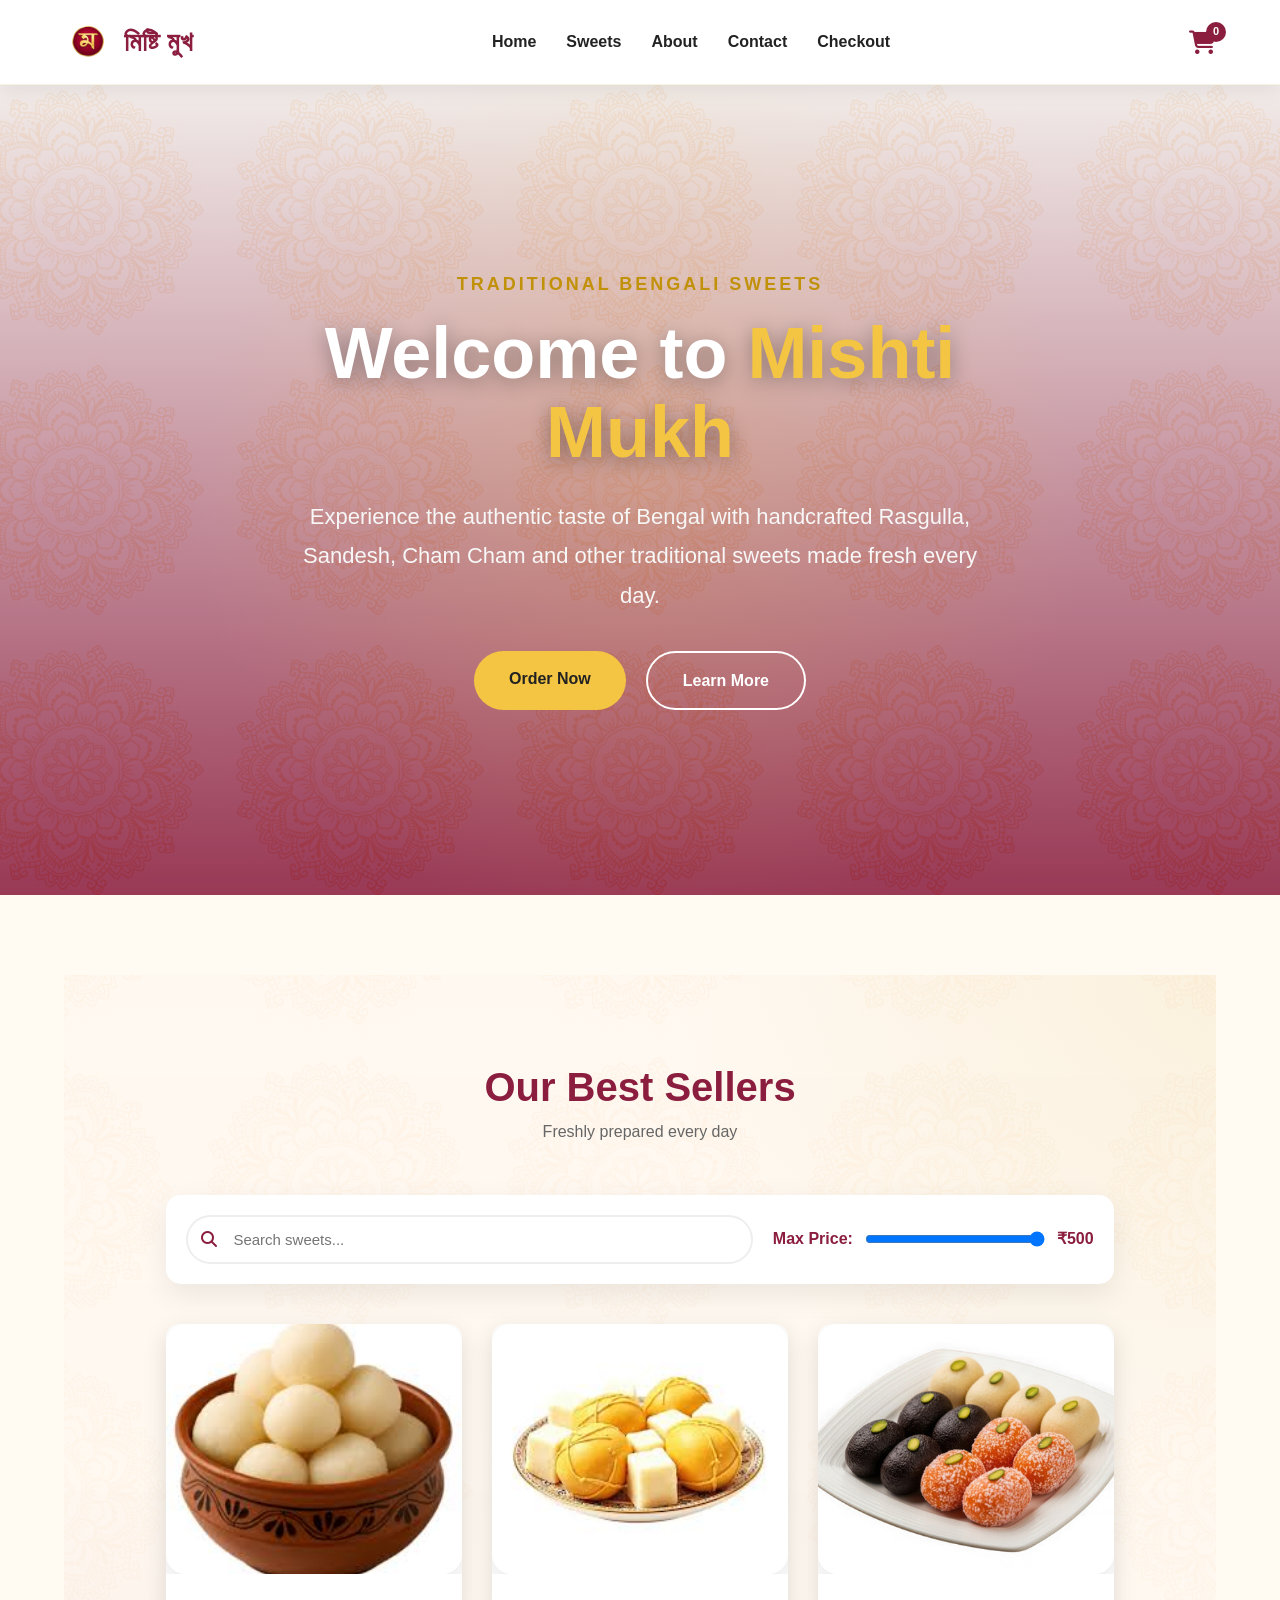
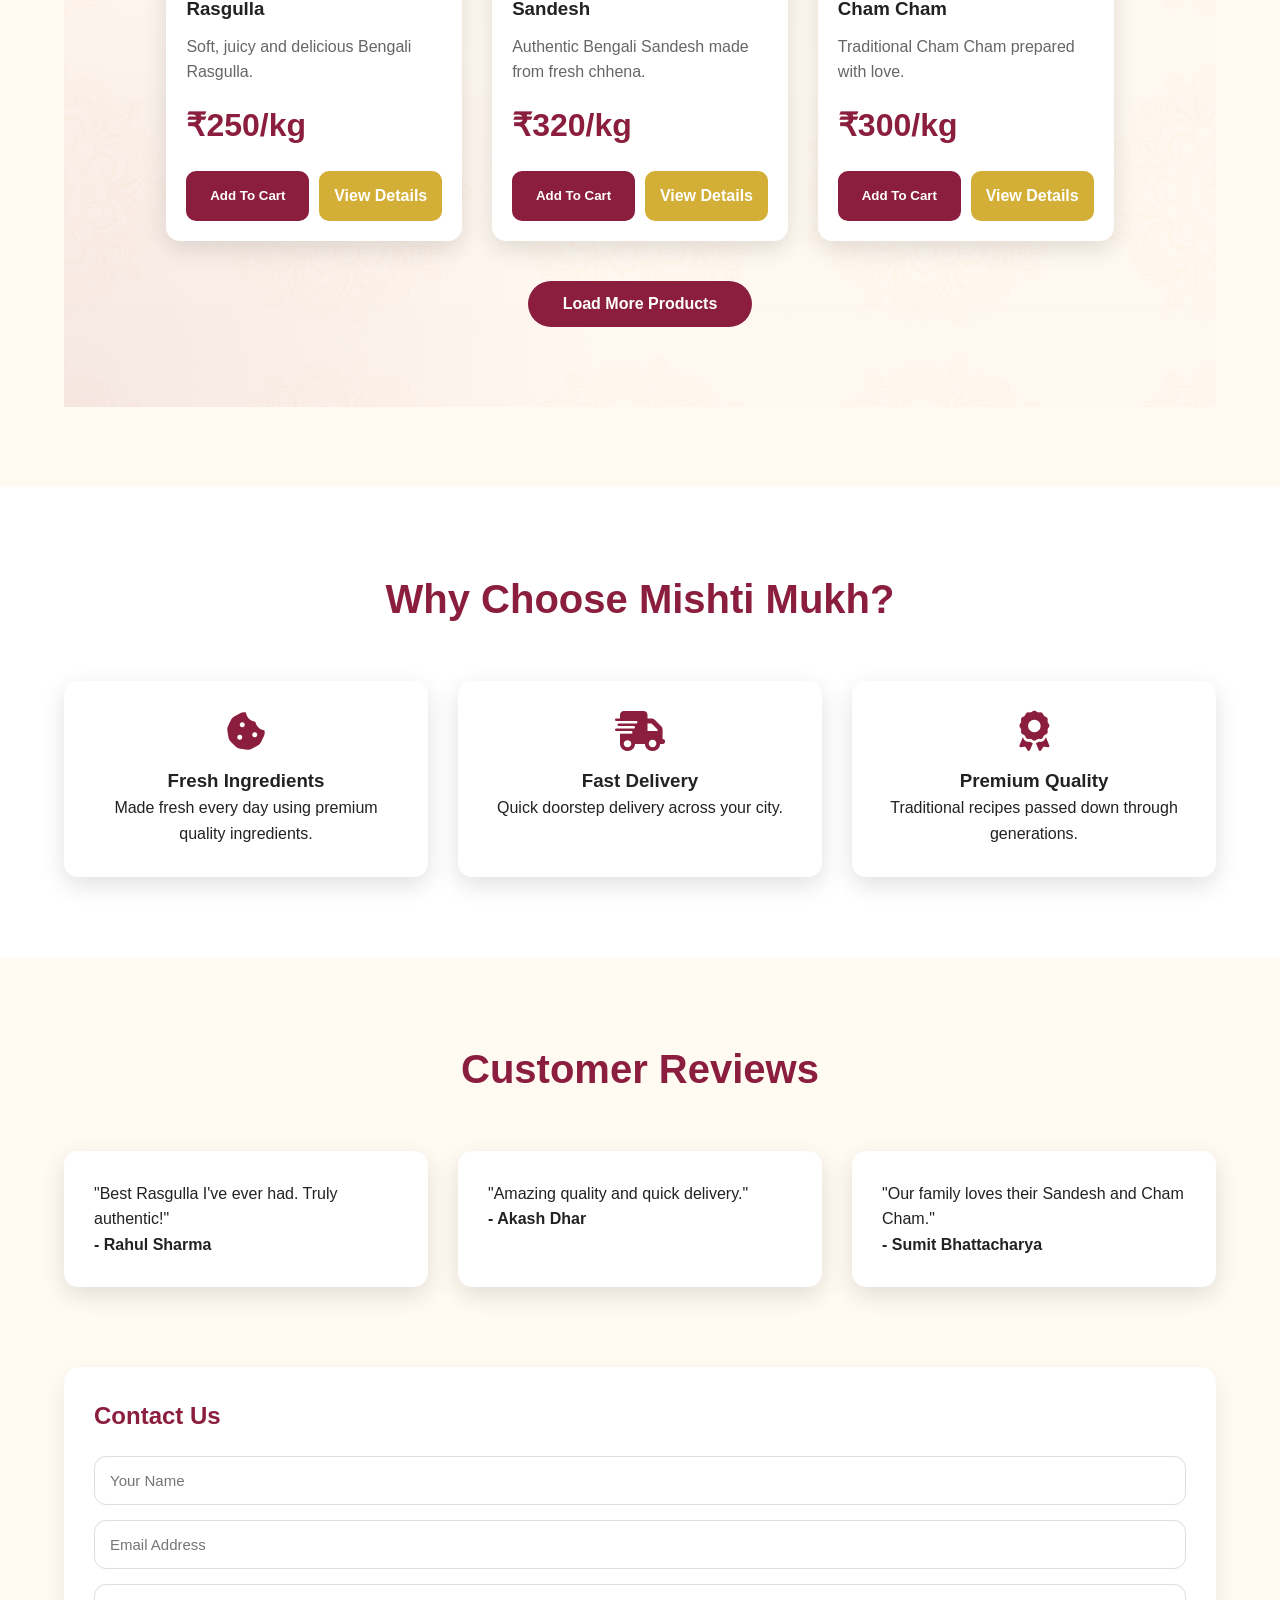
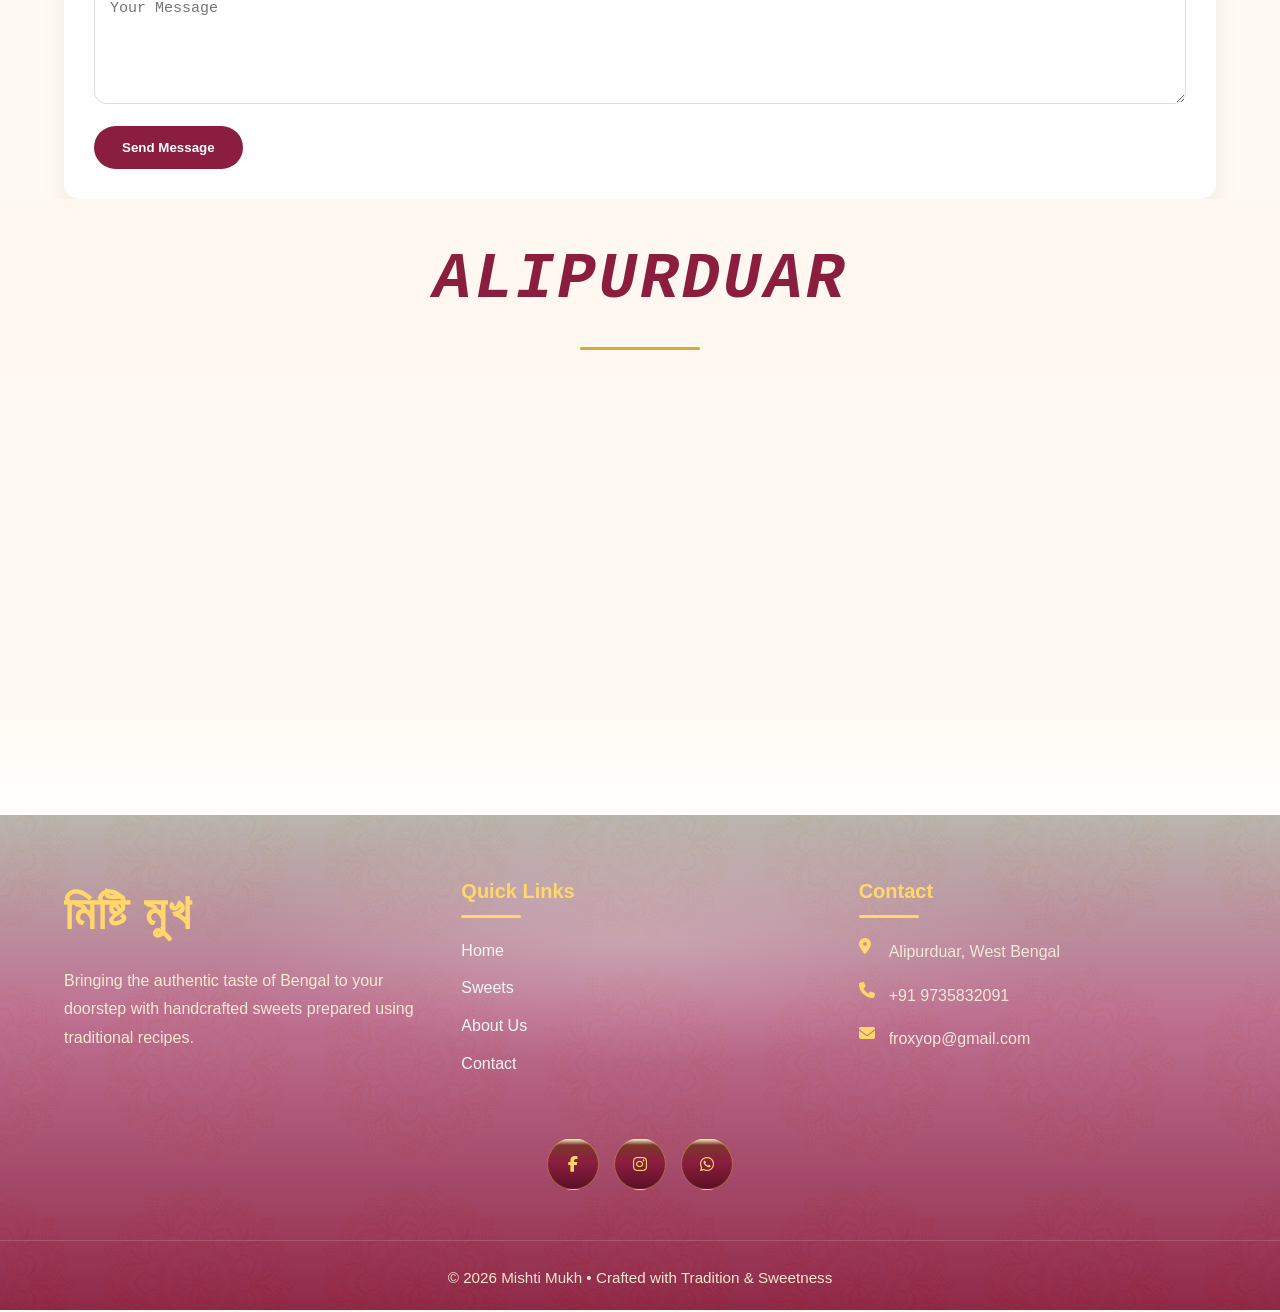
==== commit b2227742: "Update index.html" ====
--- a/index.html
+++ b/index.html
@@ -365,7 +365,7 @@
                     "Amazing quality and quick
                     delivery."
                 </p>
-                <strong>- Priya Das</strong>
+                <strong>- Akash Dhar</strong>
             </div>
 
             <div class="testimonial-card">
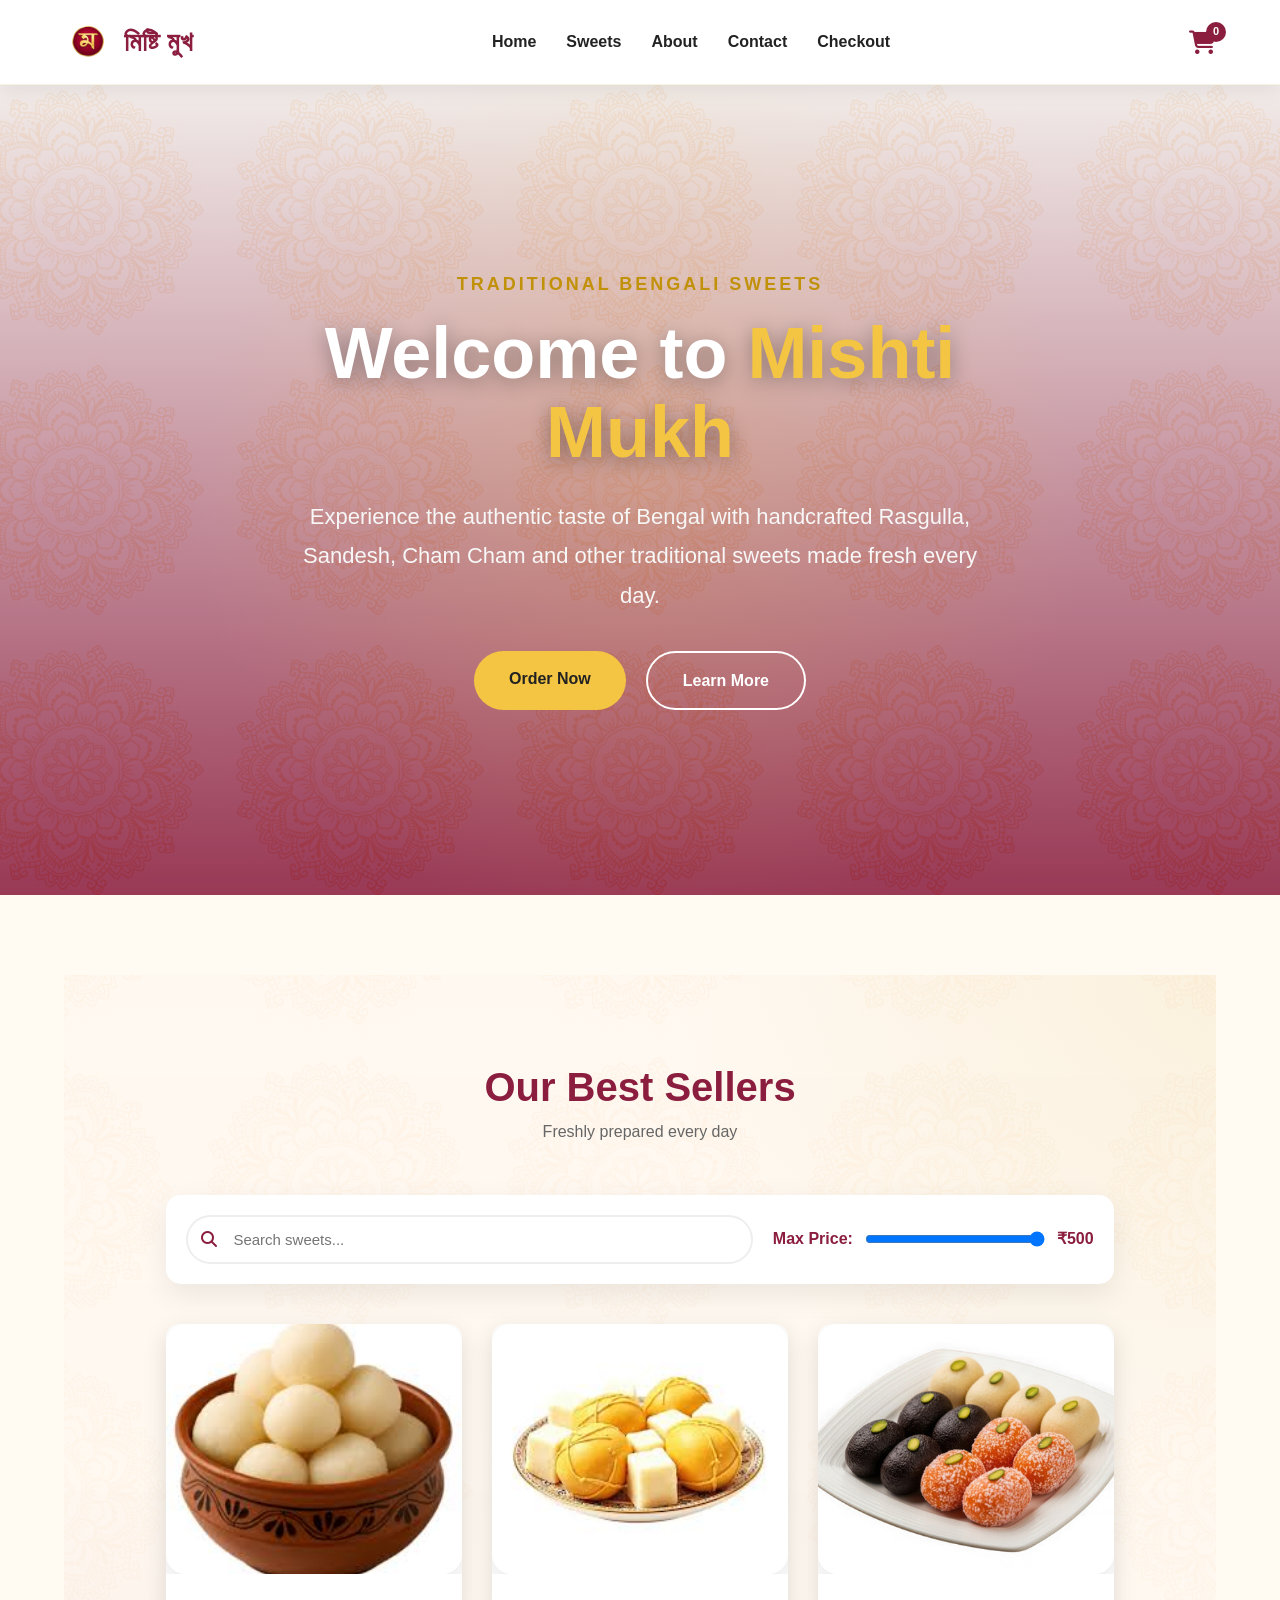
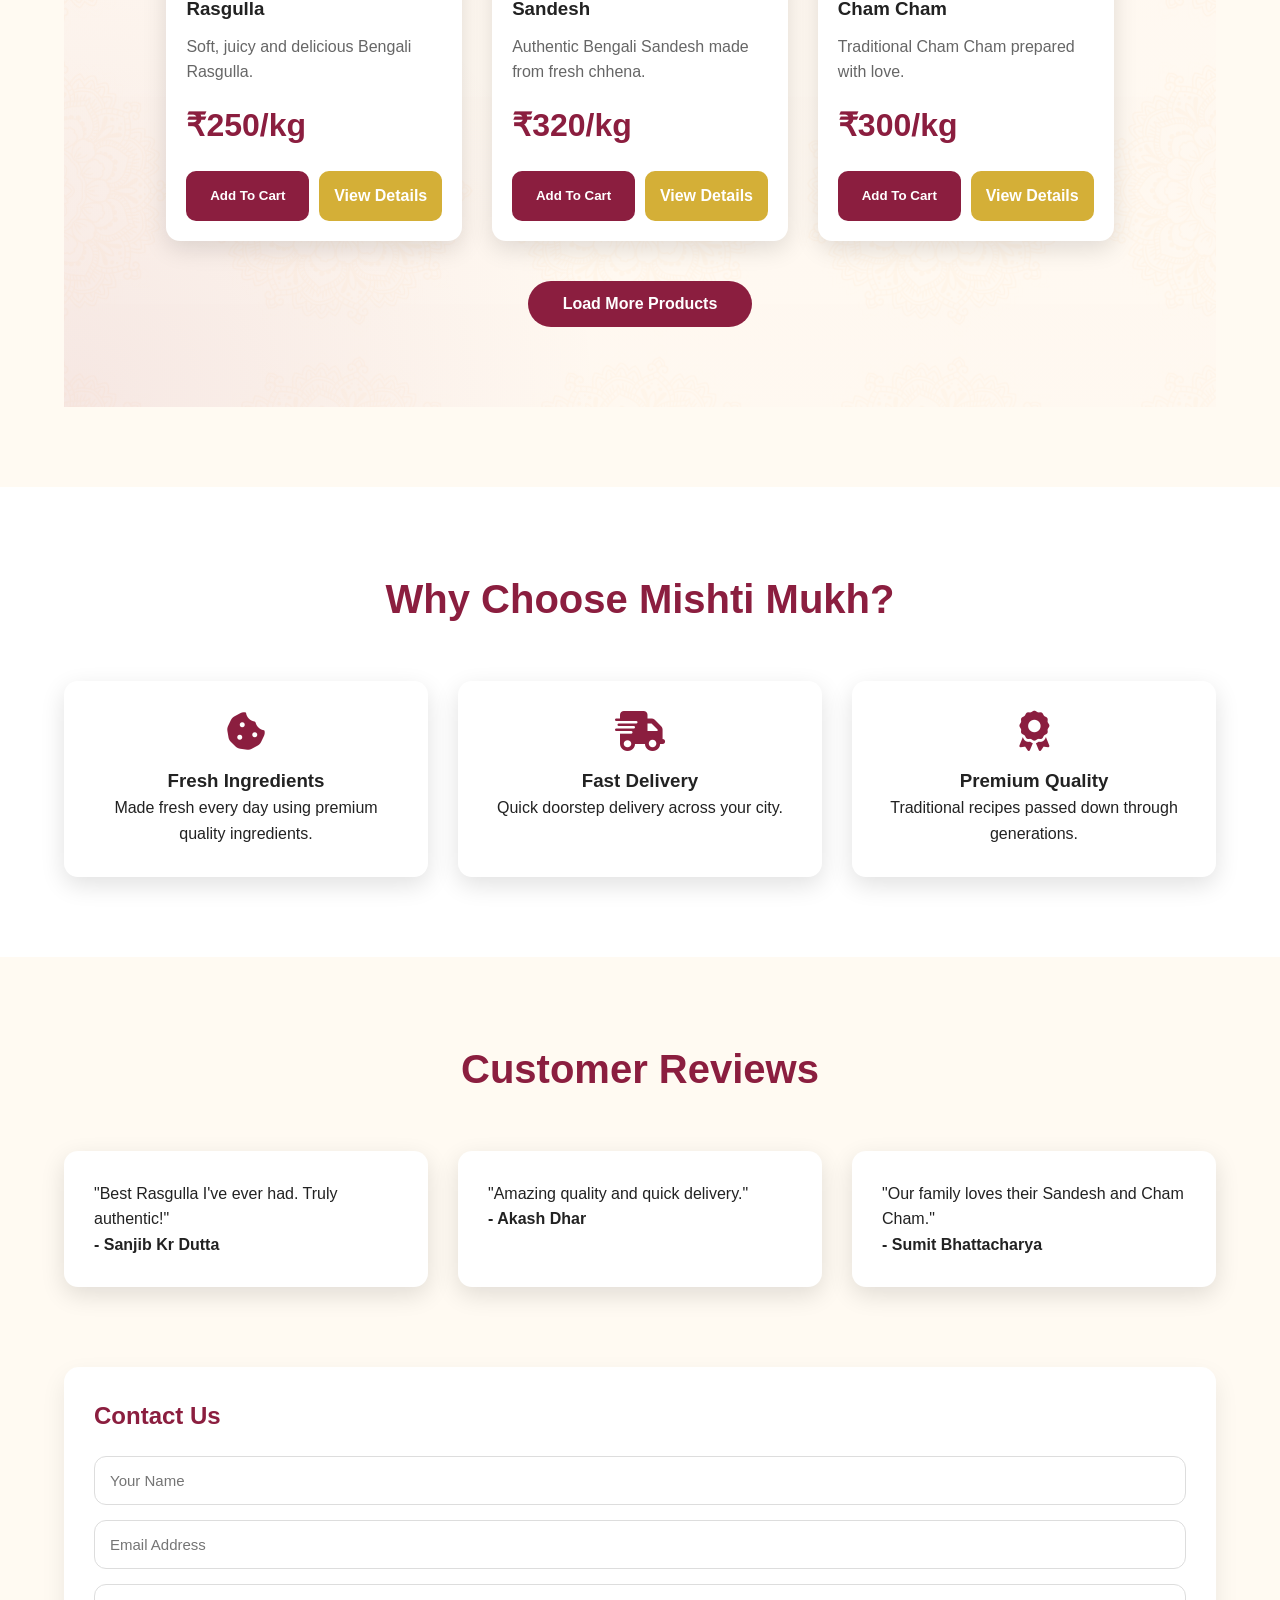
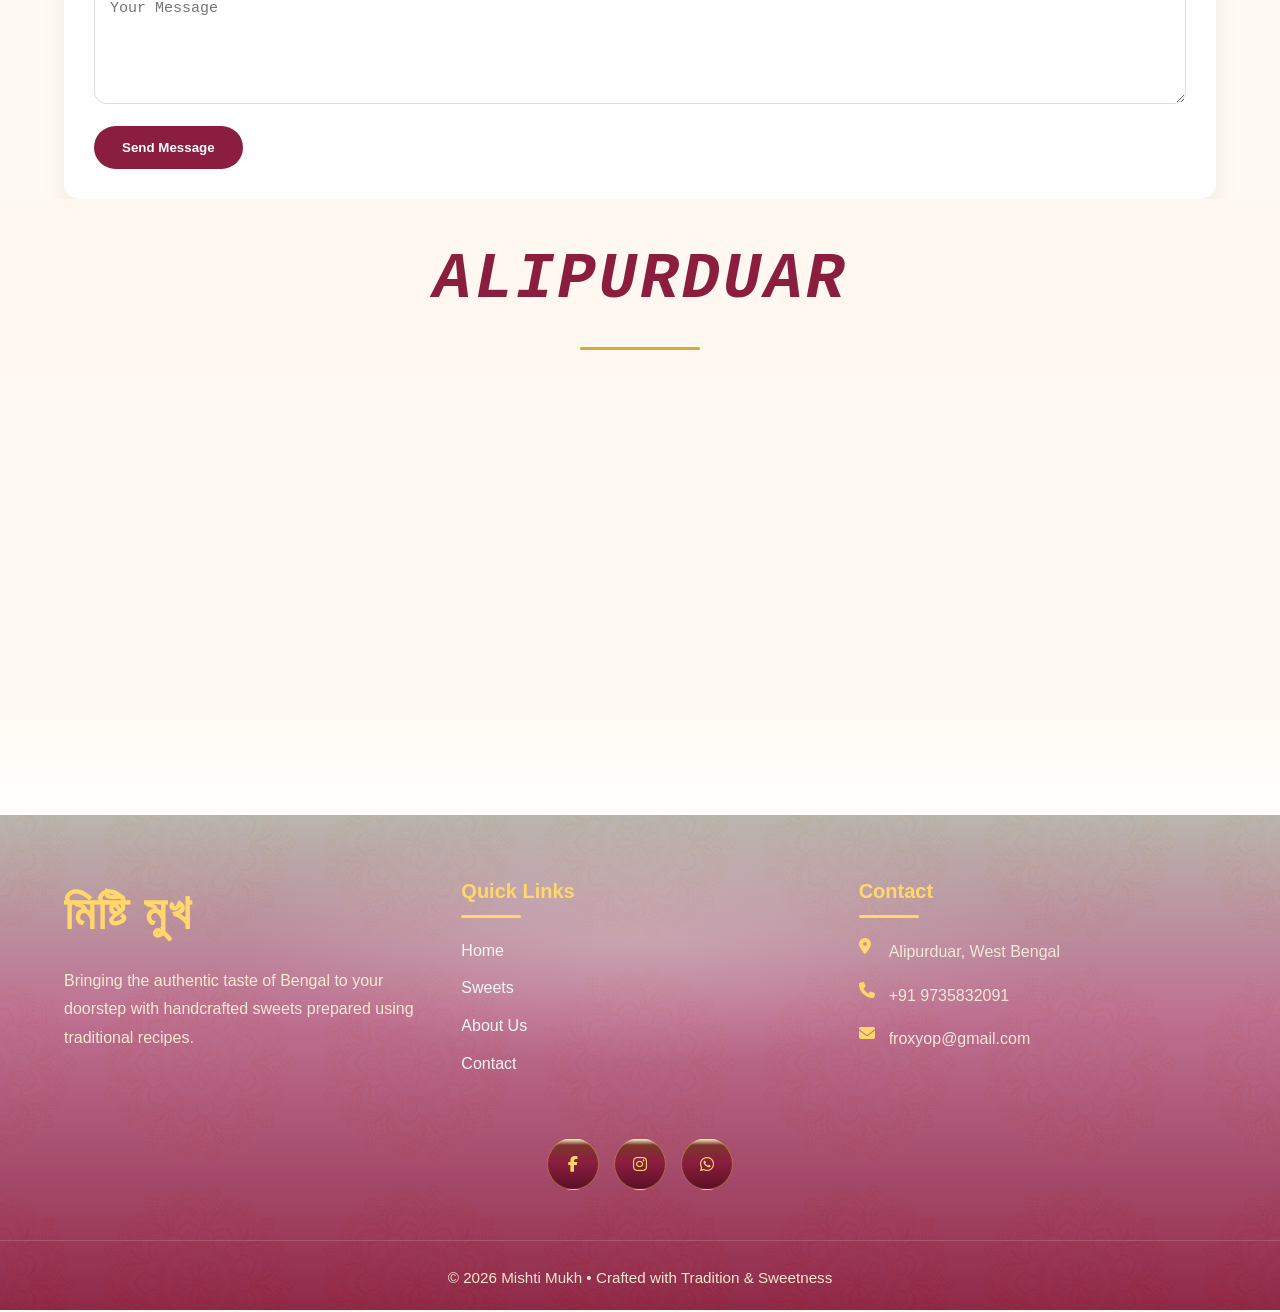
==== commit 3311653d: "Update index.html" ====
--- a/index.html
+++ b/index.html
@@ -357,7 +357,7 @@
                     "Best Rasgulla I've ever had.
                     Truly authentic!"
                 </p>
-                <strong>- Rahul Sharma</strong>
+                <strong>- Sanjib Kr Dutta</strong>
             </div>
 
             <div class="testimonial-card">
